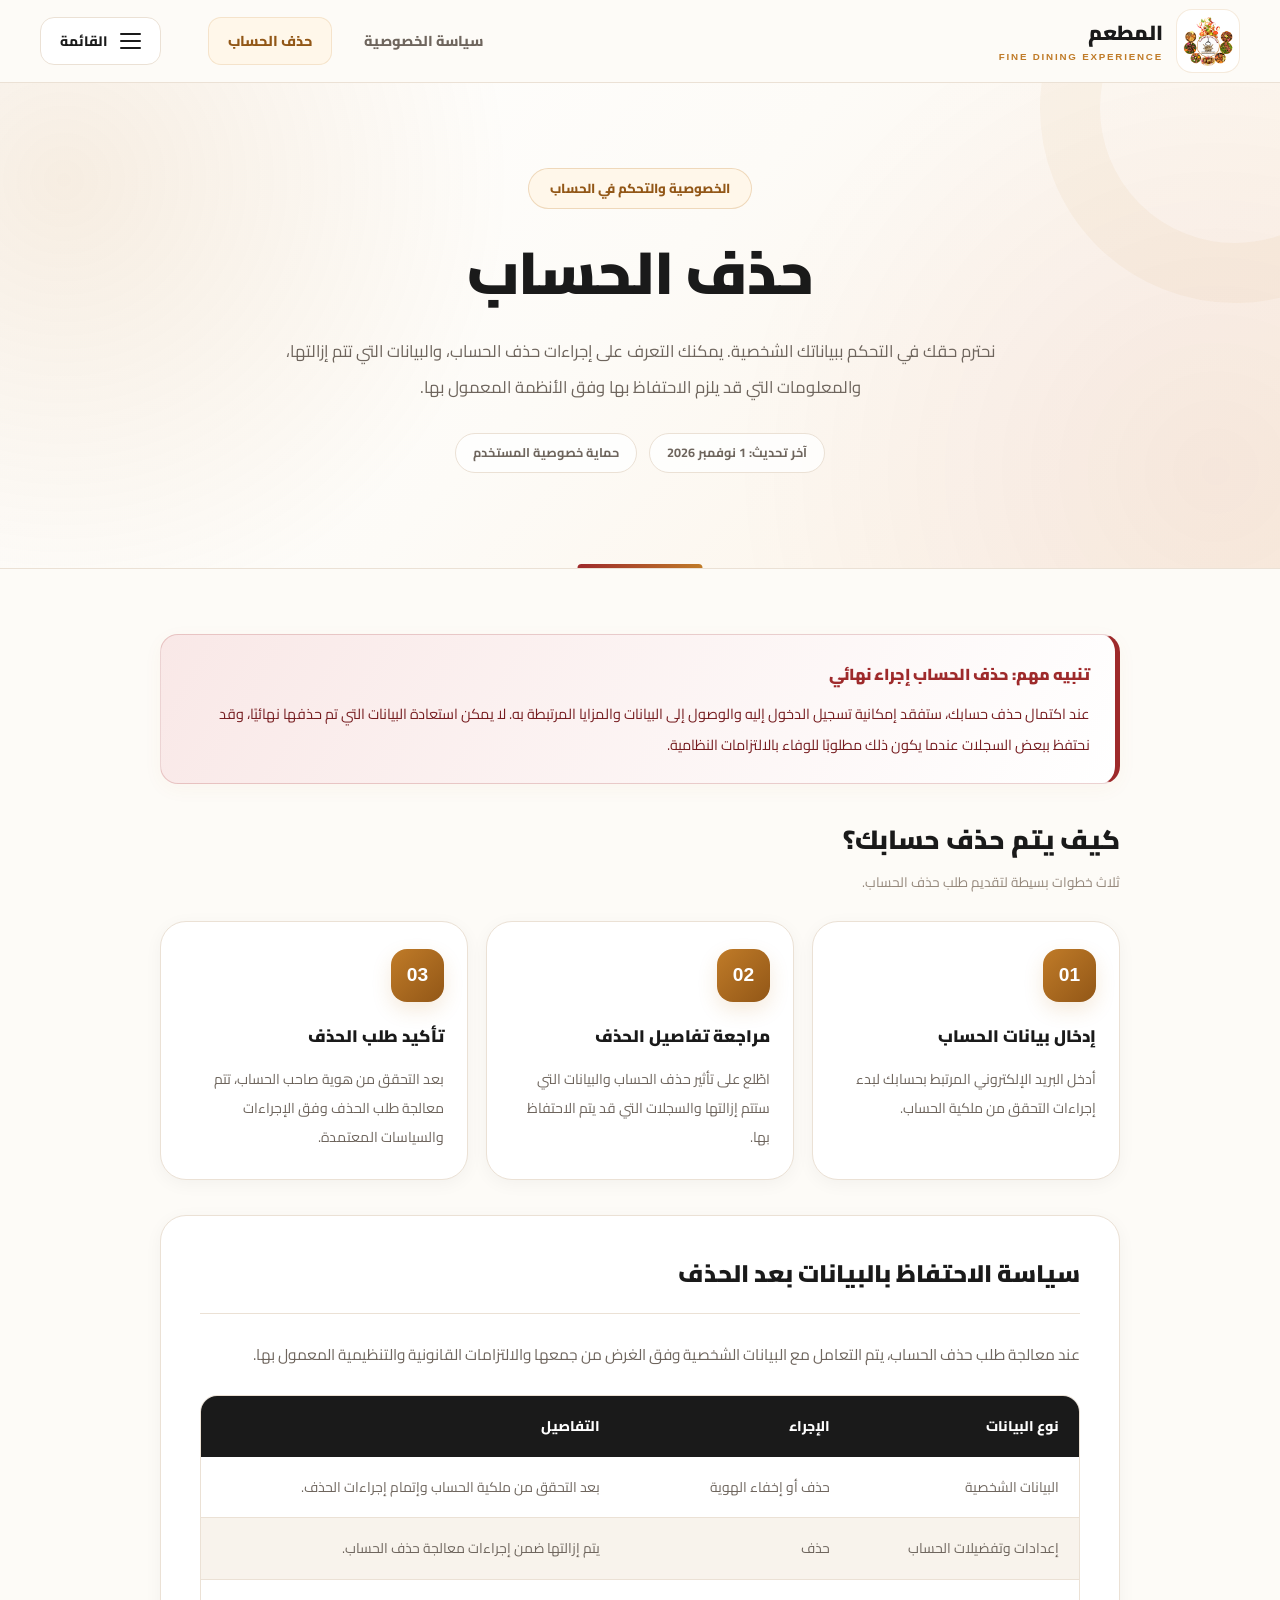
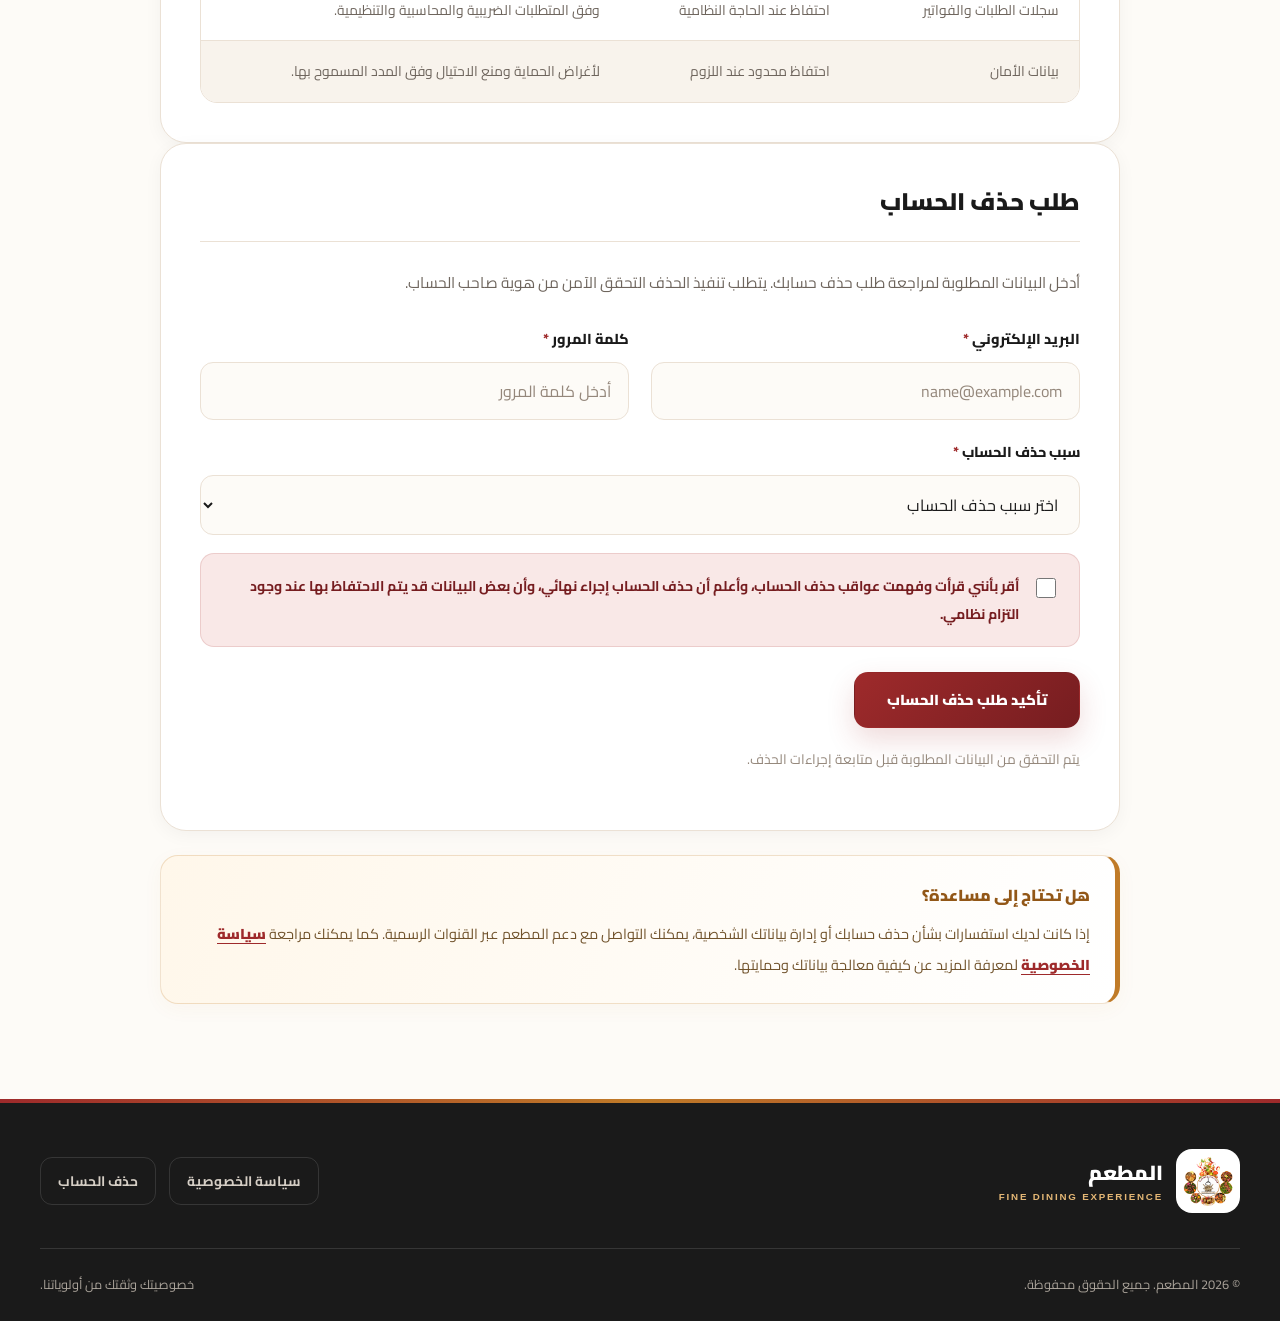
==== delete-account.html @ 70e52d2b "Add files via upload" ====
<!DOCTYPE html>
<html lang="ar" dir="rtl">

<head>
  <meta charset="UTF-8">
  <meta
    name="viewport"
    content="width=device-width, initial-scale=1.0"
  >

  <meta name="theme-color" content="#C07B28">

  <meta
    name="description"
    content="تعرف على خطوات حذف حسابك في المطعم وسياسة الاحتفاظ بالبيانات وكيفية تقديم طلب حذف الحساب."
  >

  <title>حذف الحساب | المطعم</title>

  <link
    rel="icon"
    href="../restaurant_logo_reference.png"
    type="image/png"
  >

  <link rel="stylesheet" href="../style.css">

  <script src="../app.js" defer></script>
</head>

<body>

  <!-- شريط تقدم التمرير -->
  <div
    id="scroll-progress"
    class="progress"
    aria-hidden="true"
  ></div>

  <!-- ====================================
       الهيدر
  ===================================== -->

  <header class="site-header">

    <div class="container header-inner">

      <a
        class="brand"
        href="../privacy/privacy.html"
        aria-label="المطعم"
      >

        <img
          src="../restaurant_logo_reference.png"
          alt="شعار المطعم"
        >

        <span class="brand-title">
          <strong>المطعم</strong>
          <span>FINE DINING EXPERIENCE</span>
        </span>

      </a>

      <nav
        class="desktop-nav"
        aria-label="التنقل الرئيسي"
      >

        <a
          class="nav-link"
          href="../privacy/privacy.html"
        >
          سياسة الخصوصية
        </a>

        <a
          class="nav-link"
          href="../delete-account/delete-account.html"
          aria-current="page"
        >
          حذف الحساب
        </a>

      </nav>

      <button
        type="button"
        class="menu-trigger"
        id="open-menu"
        aria-controls="site-drawer"
        aria-expanded="false"
      >

        <span class="menu-icon" aria-hidden="true">
          <i></i>
          <i></i>
          <i></i>
        </span>

        القائمة

      </button>

    </div>

  </header>

  <!-- ====================================
       القائمة الجانبية
  ===================================== -->

  <div
    class="overlay"
    id="drawer-overlay"
    aria-hidden="true"
  ></div>

  <aside
    class="drawer"
    id="site-drawer"
    aria-label="القائمة الجانبية"
    aria-hidden="true"
  >

    <div class="drawer-head">

      <strong>القائمة الرئيسية</strong>

      <button
        type="button"
        class="close-btn"
        id="close-menu"
        aria-label="إغلاق القائمة"
      >
        &times;
      </button>

    </div>

    <p class="drawer-label">
      الصفحات القانونية
    </p>

    <a
      class="drawer-link"
      href="../privacy/privacy.html"
    >
      سياسة الخصوصية
    </a>

    <a
      class="drawer-link"
      href="../delete-account/delete-account.html"
      aria-current="page"
    >
      طلب حذف الحساب
    </a>

    <div class="drawer-bottom">
      خصوصيتك وثقتك من أولوياتنا.
    </div>

  </aside>

  <!-- ====================================
       مقدمة الصفحة
  ===================================== -->

  <section class="hero">

    <div class="container hero-inner">

      <span class="eyebrow">
        الخصوصية والتحكم في الحساب
      </span>

      <h1>حذف الحساب</h1>

      <p>
        نحترم حقك في التحكم ببياناتك الشخصية.
        يمكنك التعرف على إجراءات حذف الحساب،
        والبيانات التي تتم إزالتها،
        والمعلومات التي قد يلزم الاحتفاظ بها
        وفق الأنظمة المعمول بها.
      </p>

      <div class="hero-meta">

        <span class="chip">
          آخر تحديث: 1 نوفمبر 2026
        </span>

        <span class="chip">
          حماية خصوصية المستخدم
        </span>

      </div>

    </div>

  </section>

  <!-- ====================================
       المحتوى الرئيسي
  ===================================== -->

  <main class="main">

    <div class="container">

      <div class="delete-wrap">

        <!-- تحذير الحذف -->

        <div
          class="notice notice-danger"
          data-reveal
        >

          <strong>
            تنبيه مهم: حذف الحساب إجراء نهائي
          </strong>

          عند اكتمال حذف حسابك، ستفقد إمكانية
          تسجيل الدخول إليه والوصول إلى البيانات
          والمزايا المرتبطة به.

          لا يمكن استعادة البيانات التي تم
          حذفها نهائيًا، وقد نحتفظ ببعض السجلات
          عندما يكون ذلك مطلوبًا للوفاء
          بالالتزامات النظامية.

        </div>

        <!-- ====================================
             خطوات حذف الحساب
        ===================================== -->

        <section
          class="delete-steps-section"
          aria-labelledby="steps-title"
          data-reveal
        >

          <h2
            id="steps-title"
            class="section-title"
          >
            كيف يتم حذف حسابك؟
          </h2>

          <p class="helper">
            ثلاث خطوات بسيطة لتقديم طلب حذف الحساب.
          </p>

          <div class="steps">

            <article class="step-card step">

              <span class="step-number">
                01
              </span>

              <h3>إدخال بيانات الحساب</h3>

              <p>
                أدخل البريد الإلكتروني المرتبط
                بحسابك لبدء إجراءات التحقق
                من ملكية الحساب.
              </p>

            </article>

            <article class="step-card step">

              <span class="step-number">
                02
              </span>

              <h3>مراجعة تفاصيل الحذف</h3>

              <p>
                اطّلع على تأثير حذف الحساب
                والبيانات التي ستتم إزالتها
                والسجلات التي قد يتم الاحتفاظ بها.
              </p>

            </article>

            <article class="step-card step">

              <span class="step-number">
                03
              </span>

              <h3>تأكيد طلب الحذف</h3>

              <p>
                بعد التحقق من هوية صاحب الحساب،
                تتم معالجة طلب الحذف وفق
                الإجراءات والسياسات المعتمدة.
              </p>

            </article>

          </div>

        </section>

        <!-- ====================================
             سياسة الاحتفاظ بالبيانات
        ===================================== -->

        <section
          class="panel"
          aria-labelledby="retain-title"
          data-reveal
        >

          <h2 id="retain-title">
            سياسة الاحتفاظ بالبيانات بعد الحذف
          </h2>

          <p>
            عند معالجة طلب حذف الحساب،
            يتم التعامل مع البيانات الشخصية
            وفق الغرض من جمعها والالتزامات
            القانونية والتنظيمية المعمول بها.
          </p>

          <div class="table-scroll table-wrapper">

            <table class="data-table">

              <thead>
                <tr>
                  <th scope="col">
                    نوع البيانات
                  </th>

                  <th scope="col">
                    الإجراء
                  </th>

                  <th scope="col">
                    التفاصيل
                  </th>
                </tr>
              </thead>

              <tbody>

                <tr>
                  <td>
                    البيانات الشخصية
                  </td>

                  <td>
                    حذف أو إخفاء الهوية
                  </td>

                  <td>
                    بعد التحقق من ملكية الحساب
                    وإتمام إجراءات الحذف.
                  </td>
                </tr>

                <tr>
                  <td>
                    إعدادات وتفضيلات الحساب
                  </td>

                  <td>
                    حذف
                  </td>

                  <td>
                    يتم إزالتها ضمن إجراءات
                    معالجة حذف الحساب.
                  </td>
                </tr>

                <tr>
                  <td>
                    سجلات الطلبات والفواتير
                  </td>

                  <td>
                    احتفاظ عند الحاجة النظامية
                  </td>

                  <td>
                    وفق المتطلبات الضريبية
                    والمحاسبية والتنظيمية.
                  </td>
                </tr>

                <tr>
                  <td>
                    بيانات الأمان
                  </td>

                  <td>
                    احتفاظ محدود عند اللزوم
                  </td>

                  <td>
                    لأغراض الحماية ومنع الاحتيال
                    وفق المدد المسموح بها.
                  </td>
                </tr>

              </tbody>

            </table>

          </div>

        </section>

        <!-- ====================================
             نموذج حذف الحساب
        ===================================== -->

        <section
          class="panel"
          aria-labelledby="form-title"
          data-reveal
        >

          <h2 id="form-title">
            طلب حذف الحساب
          </h2>

          <p>
            أدخل البيانات المطلوبة لمراجعة
            طلب حذف حسابك. يتطلب تنفيذ الحذف
            التحقق الآمن من هوية صاحب الحساب.
          </p>

          <form
            id="delete-form"
            novalidate
          >

            <div class="form-grid">

              <!-- البريد الإلكتروني -->

              <div class="field form-group">

                <label for="email">
                  البريد الإلكتروني
                  <span class="required">*</span>
                </label>

                <input
                  id="email"
                  type="email"
                  name="email"
                  autocomplete="email"
                  inputmode="email"
                  placeholder="name@example.com"
                  required
                  aria-describedby="email-error"
                >

                <span
                  class="field-error"
                  id="email-error"
                  data-error="email"
                ></span>

              </div>

              <!-- كلمة المرور -->

              <div class="field form-group">

                <label for="password">
                  كلمة المرور
                  <span class="required">*</span>
                </label>

                <input
                  id="password"
                  name="password"
                  type="password"
                  autocomplete="current-password"
                  placeholder="أدخل كلمة المرور"
                  minlength="8"
                  required
                  aria-describedby="password-error"
                >

                <span
                  class="field-error"
                  id="password-error"
                  data-error="password"
                ></span>

              </div>

              <!-- سبب الحذف -->

              <div class="field form-group wide">

                <label for="reason">
                  سبب حذف الحساب
                  <span class="required">*</span>
                </label>

                <select
                  id="reason"
                  name="reason"
                  required
                  aria-describedby="reason-error"
                >

                  <option value="">
                    اختر سبب حذف الحساب
                  </option>

                  <option value="not-using">
                    لم أعد أستخدم الخدمة
                  </option>

                  <option value="privacy">
                    لدي مخاوف بشأن الخصوصية
                  </option>

                  <option value="experience">
                    لم أكن راضيًا عن التجربة
                  </option>

                  <option value="other">
                    سبب آخر
                  </option>

                </select>

                <span
                  class="field-error"
                  id="reason-error"
                  data-error="reason"
                ></span>

              </div>

              <!-- الموافقة -->

              <div class="field wide">

                <label class="checkline checkbox-row">

                  <input
                    id="agree"
                    name="agree"
                    type="checkbox"
                    required
                    aria-describedby="agree-error"
                  >

                  <span>
                    أقر بأنني قرأت وفهمت
                    عواقب حذف الحساب،
                    وأعلم أن حذف الحساب
                    إجراء نهائي، وأن بعض
                    البيانات قد يتم الاحتفاظ
                    بها عند وجود التزام نظامي.
                  </span>

                </label>

                <span
                  class="field-error"
                  id="agree-error"
                  data-error="agree"
                ></span>

              </div>

            </div>

            <!-- أزرار النموذج -->

            <div class="form-actions">

              <button
                type="submit"
                class="primary-btn submit-btn"
              >
                تأكيد طلب حذف الحساب
              </button>

              <span class="helper">
                يتم التحقق من البيانات المطلوبة
                قبل متابعة إجراءات الحذف.
              </span>

            </div>

            <!-- حالة النموذج -->

            <p
              class="form-status"
              id="form-status"
              role="status"
              aria-live="polite"
            ></p>

          </form>

        </section>

        <!-- ====================================
             المساعدة
        ===================================== -->

        <div
          class="notice"
          data-reveal
          style="margin-top: 24px;"
        >

          <strong>
            هل تحتاج إلى مساعدة؟
          </strong>

          إذا كانت لديك استفسارات
          بشأن حذف حسابك أو إدارة بياناتك
          الشخصية، يمكنك التواصل مع
          دعم المطعم عبر القنوات الرسمية.

          كما يمكنك مراجعة

          <a href="../privacy/privacy.html">
            <u>سياسة الخصوصية</u>
          </a>

          لمعرفة المزيد عن كيفية
          معالجة بياناتك وحمايتها.

        </div>

      </div>

    </div>

  </main>

  <!-- ====================================
       الفوتر
  ===================================== -->

  <footer class="site-footer">

    <div class="container">

      <div class="footer-top">

        <a
          class="brand"
          href="../privacy/privacy.html"
        >

          <img
            src="../restaurant_logo_reference.png"
            alt="شعار المطعم"
          >

          <span class="brand-title">
            <strong>المطعم</strong>
            <span>FINE DINING EXPERIENCE</span>
          </span>

        </a>

        <nav
          class="footer-links"
          aria-label="روابط الفوتر"
        >

          <a href="../privacy/privacy.html">
            سياسة الخصوصية
          </a>

          <a href="../delete-account/delete-account.html">
            حذف الحساب
          </a>

        </nav>

      </div>

      <div class="footer-bottom">

        <span>
          © 2026 المطعم. جميع الحقوق محفوظة.
        </span>

        <span>
          خصوصيتك وثقتك من أولوياتنا.
        </span>

      </div>

    </div>

  </footer>

</body>
</html>
---- style.css ----
@import url("https://fonts.googleapis.com/css2?family=Cairo:wght@400;500;600;700;800;900&display=swap");

/* =========================================
   01 - ألوان الشعار والمتغيرات
========================================= */

:root {
  /* ألوان الشعار الأساسية */
  --logo-gold: #C07B28;
  --logo-red: #9E2A2B;
  --logo-dark: #1A1A1A;
  --logo-white: #FFFFFF;
  --logo-warm-bg: #FDFBF7;

  /* درجات مساعدة */
  --gold-dark: #925717;
  --gold-light: #F5DFBD;
  --gold-pale: #FFF7EA;
  --red-dark: #761D20;
  --red-light: #F9E8E7;

  --text-primary: #26211D;
  --text-secondary: #6E655D;
  --text-muted: #94877B;

  --bg-card: #FFFFFF;
  --bg-soft: #F8F3EC;
  --border: #EBE1D5;

  /* الظلال */
  --shadow-small: 0 4px 18px rgba(26,26,26,.045);
  --shadow-medium: 0 12px 35px rgba(26,26,26,.075);
  --shadow-large: 0 25px 65px rgba(26,26,26,.13);

  /* المقاسات */
  --container: 1200px;
  --header-height: 82px;

  --radius-sm: 12px;
  --radius-md: 18px;
  --radius-lg: 26px;

  --ease: cubic-bezier(.22,1,.36,1);
}

/* =========================================
   02 - الإعدادات العامة
========================================= */

*,
*::before,
*::after {
  box-sizing: border-box;
}

html {
  scroll-behavior: smooth;
  scroll-padding-top: 110px;
}

body {
  margin: 0;
  min-height: 100vh;
  direction: rtl;
  font-family: "Cairo", sans-serif;
  color: var(--text-primary);
  background: var(--logo-warm-bg);
  line-height: 1.9;
  overflow-x: hidden;
  -webkit-font-smoothing: antialiased;
}

body.menu-open,
body.drawer-open {
  overflow: hidden;
}

h1,
h2,
h3,
h4,
p {
  margin-top: 0;
}

a {
  color: inherit;
  text-decoration: none;
}

button,
input,
select,
textarea {
  font: inherit;
}

button {
  cursor: pointer;
}

img {
  display: block;
  max-width: 100%;
}

::selection {
  color: white;
  background: var(--logo-gold);
}

:focus-visible {
  outline: 3px solid var(--logo-gold);
  outline-offset: 4px;
}

.container {
  width: min(calc(100% - 40px), var(--container));
  margin-inline: auto;
}

/* =========================================
   03 - شريط تقدم التمرير
========================================= */

.progress {
  position: fixed;
  top: 0;
  right: 0;
  z-index: 2000;
  height: 4px;
  width: 0;
  background: linear-gradient(
    90deg,
    var(--logo-red),
    var(--logo-gold)
  );
  box-shadow: 0 2px 12px rgba(192,123,40,.3);
  pointer-events: none;
  transition: width .1s linear;
}

/* =========================================
   04 - الهيدر
========================================= */

.site-header {
  position: sticky;
  top: 0;
  z-index: 1000;
  min-height: var(--header-height);
  background: rgba(253,251,247,.96);
  border-bottom: 1px solid var(--border);
  backdrop-filter: blur(18px);
  -webkit-backdrop-filter: blur(18px);
  transition:
    background .3s ease,
    box-shadow .3s ease;
}

.site-header.scrolled {
  background: rgba(255,255,255,.98);
  box-shadow: var(--shadow-small);
}

.header-inner {
  min-height: var(--header-height);
  display: flex;
  align-items: center;
  justify-content: space-between;
  gap: 25px;
}

/* =========================================
   05 - الشعار
========================================= */

.brand {
  display: inline-flex;
  align-items: center;
  gap: 13px;
  min-width: 0;
  flex-shrink: 0;
}

.brand > img {
  width: 64px;
  height: 64px;
  object-fit: contain;
  padding: 4px;
  border-radius: 16px;
  background: white;
  border: 1px solid rgba(192,123,40,.16);
}

.brand-title {
  display: flex;
  flex-direction: column;
  gap: 1px;
  line-height: 1.5;
}

.brand-title strong {
  color: var(--logo-dark);
  font-size: 1.28rem;
  font-weight: 900;
}

.brand-title > span {
  color: var(--logo-gold);
  direction: ltr;
  text-align: right;
  font-family: Arial, sans-serif;
  font-size: .61rem;
  font-weight: 700;
  letter-spacing: 1.8px;
}

/* =========================================
   06 - روابط التنقل
========================================= */

.desktop-nav {
  display: flex;
  align-items: center;
  justify-content: center;
  gap: 12px;
  margin-right: auto;
  margin-left: 22px;
}

.nav-link {
  display: inline-flex;
  align-items: center;
  justify-content: center;
  min-height: 44px;
  padding: 10px 20px;
  border-radius: 13px;
  color: var(--text-secondary);
  font-size: .9rem;
  font-weight: 800;
  transition: .3s ease;
}

.nav-link:hover {
  color: var(--logo-gold);
  background: var(--gold-pale);
}

.nav-link[aria-current="page"] {
  color: var(--gold-dark);
  background: var(--gold-pale);
  box-shadow:
    inset 0 0 0 1px rgba(192,123,40,.16);
}

/* =========================================
   07 - زر القائمة
========================================= */

.menu-trigger {
  display: inline-flex;
  align-items: center;
  justify-content: center;
  gap: 12px;
  min-height: 46px;
  padding: 10px 19px;
  border: 1px solid var(--border);
  border-radius: 14px;
  background: var(--logo-white);
  color: var(--logo-dark);
  font-size: .86rem;
  font-weight: 800;
  transition: .3s ease;
}

.menu-trigger:hover {
  color: var(--logo-gold);
  border-color: var(--logo-gold);
  background: var(--gold-pale);
  transform: translateY(-2px);
}

.menu-icon {
  display: flex;
  flex-direction: column;
  justify-content: center;
  gap: 5px;
  width: 21px;
  height: 22px;
}

.menu-icon i {
  display: block;
  width: 100%;
  height: 2px;
  border-radius: 10px;
  background: currentColor;
  transition: transform .3s ease;
}

.menu-trigger:hover .menu-icon i:nth-child(2) {
  transform: translateX(-4px);
}

/* =========================================
   08 - خلفية القائمة الجانبية
========================================= */

.overlay {
  position: fixed;
  inset: 0;
  z-index: 1090;
  background: rgba(26,26,26,.58);
  backdrop-filter: blur(5px);
  -webkit-backdrop-filter: blur(5px);
  opacity: 0;
  visibility: hidden;
  pointer-events: none;
  transition:
    opacity .35s ease,
    visibility .35s ease;
}

.overlay.active,
.overlay.open,
.overlay.is-open {
  opacity: 1;
  visibility: visible;
  pointer-events: auto;
}

/* =========================================
   09 - القائمة الجانبية
========================================= */

.drawer {
  position: fixed;
  top: 0;
  right: 0;
  bottom: 0;
  z-index: 1100;

  width: min(370px, 90vw);
  height: 100dvh;

  display: flex;
  flex-direction: column;

  padding: 32px 25px;
  overflow-y: auto;

  background: var(--logo-white);
  border-left: 4px solid var(--logo-gold);
  box-shadow: var(--shadow-large);

  transform: translateX(105%);
  visibility: hidden;

  transition:
    transform .45s var(--ease),
    visibility .45s;
}

.drawer.active,
.drawer.open,
.drawer.is-open {
  transform: translateX(0);
  visibility: visible;
}

.drawer-head {
  display: flex;
  align-items: center;
  justify-content: space-between;
  gap: 15px;
  padding-bottom: 23px;
  border-bottom: 1px solid var(--border);
}

.drawer-head strong {
  color: var(--logo-dark);
  font-size: 1.15rem;
  font-weight: 900;
}

.close-btn {
  display: flex;
  align-items: center;
  justify-content: center;
  width: 44px;
  height: 44px;
  flex-shrink: 0;
  border: 0;
  border-radius: 13px;
  color: var(--logo-red);
  background: var(--red-light);
  font-size: 1.7rem;
  line-height: 1;
  transition: .3s ease;
}

.close-btn:hover {
  color: white;
  background: var(--logo-red);
  transform: rotate(90deg);
}

.drawer-label {
  margin: 28px 0 14px;
  color: var(--text-muted);
  font-size: .76rem;
  font-weight: 800;
}

.drawer-link {
  display: flex;
  align-items: center;
  min-height: 55px;
  padding: 13px 18px;
  margin-bottom: 10px;
  border: 1px solid transparent;
  border-radius: 14px;
  background: var(--bg-soft);
  color: var(--text-primary);
  font-size: .92rem;
  font-weight: 800;
  transition: .3s ease;
}

.drawer-link:hover {
  color: var(--gold-dark);
  background: var(--gold-pale);
  border-color: rgba(192,123,40,.25);
  transform: translateX(-5px);
}

.drawer-link[aria-current="page"] {
  color: var(--gold-dark);
  background: var(--gold-pale);
  border-color: rgba(192,123,40,.3);
  border-right: 4px solid var(--logo-gold);
}

.drawer-bottom {
  margin-top: auto;
  padding: 24px 10px 5px;
  text-align: center;
  color: var(--text-muted);
  border-top: 1px solid var(--border);
  font-size: .82rem;
  line-height: 2;
}

/* =========================================
   10 - Hero
========================================= */

.hero {
  position: relative;
  overflow: hidden;
  isolation: isolate;
  padding: 85px 0 95px;

  background:
    radial-gradient(
      circle at 5% 20%,
      rgba(192,123,40,.13),
      transparent 35%
    ),
    radial-gradient(
      circle at 95% 80%,
      rgba(158,42,43,.065),
      transparent 38%
    ),
    linear-gradient(
      135deg,
      #FFFFFF 0%,
      #FDFBF7 48%,
      #FCF2E5 100%
    );

  border-bottom: 1px solid var(--border);
}

.hero::before {
  content: "";
  position: absolute;
  z-index: -1;
  top: -170px;
  right: -150px;
  width: 390px;
  height: 390px;
  border: 60px solid rgba(192,123,40,.055);
  border-radius: 50%;
}

.hero::after {
  content: "";
  position: absolute;
  bottom: 0;
  right: 50%;
  transform: translateX(50%);
  width: 125px;
  height: 4px;
  border-radius: 10px 10px 0 0;
  background: linear-gradient(
    90deg,
    var(--logo-red),
    var(--logo-gold)
  );
}

.hero-inner {
  position: relative;
  max-width: 850px;
  text-align: center;
}

.eyebrow {
  display: inline-flex;
  align-items: center;
  justify-content: center;
  padding: 7px 21px;
  margin-bottom: 21px;
  color: var(--gold-dark);
  background: var(--gold-pale);
  border: 1px solid rgba(192,123,40,.25);
  border-radius: 50px;
  font-size: .82rem;
  font-weight: 800;
}

.hero h1 {
  margin: 0 0 18px;
  color: var(--logo-dark);
  font-size: clamp(2.2rem, 5vw, 3.7rem);
  font-weight: 900;
  line-height: 1.45;
  letter-spacing: -.8px;
}

.hero-inner > p {
  max-width: 715px;
  margin: 0 auto;
  color: var(--text-secondary);
  font-size: 1.04rem;
  line-height: 2.15;
}

.hero-meta {
  display: flex;
  justify-content: center;
  align-items: center;
  flex-wrap: wrap;
  gap: 12px;
  margin-top: 28px;
}

.chip {
  display: inline-flex;
  justify-content: center;
  align-items: center;
  padding: 7px 17px;
  background: rgba(255,255,255,.8);
  border: 1px solid var(--border);
  border-radius: 100px;
  color: var(--text-secondary);
  font-size: .79rem;
  font-weight: 700;
}

/* =========================================
   11 - المحتوى الرئيسي
========================================= */

.main {
  padding: 65px 0 95px;
  min-height: 50vh;
}

.privacy-layout {
  display: grid;
  grid-template-columns: 275px minmax(0,1fr);
  align-items: start;
  gap: 30px;
}

.content-stack {
  display: flex;
  flex-direction: column;
  gap: 22px;
  min-width: 0;
}

/* =========================================
   12 - فهرس سياسة الخصوصية
========================================= */

.toc {
  position: sticky;
  top: calc(var(--header-height) + 22px);

  max-height:
    calc(100dvh - var(--header-height) - 44px);

  overflow-y: auto;

  background: var(--logo-white);
  border: 1px solid var(--border);
  border-radius: var(--radius-lg);
  box-shadow: var(--shadow-small);

  padding: 27px 18px;

  scrollbar-width: thin;
  scrollbar-color: var(--gold-light) transparent;
}

.toc h2 {
  margin: 0 9px 18px;
  padding-bottom: 17px;
  border-bottom: 1px solid var(--border);
  color: var(--logo-dark);
  font-size: 1.05rem;
  font-weight: 900;
}

.toc-links {
  display: flex;
  flex-direction: column;
  gap: 5px;
}

.toc-links a {
  display: block;
  padding: 10px 13px;
  border-right: 3px solid transparent;
  border-radius: 10px;
  color: var(--text-secondary);
  font-size: .81rem;
  font-weight: 700;
  line-height: 1.85;
  transition: all .3s ease;
}

.toc-links a:hover {
  color: var(--gold-dark);
  background: var(--gold-pale);
  border-right-color: var(--logo-gold);
  transform: translateX(-3px);
}

.toc-links a.active,
.toc-links a[aria-current="location"] {
  color: var(--gold-dark);
  background: var(--gold-pale);
  border-right-color: var(--logo-gold);
  font-weight: 900;
}

/* =========================================
   13 - التنبيهات
========================================= */

.notice {
  display: block;
  padding: 22px 25px;
  background: linear-gradient(
    110deg,
    var(--gold-pale),
    #FFFFFF
  );
  border: 1px solid rgba(192,123,40,.22);
  border-right: 5px solid var(--logo-gold);
  border-radius: var(--radius-md);
  color: #71532C;
  font-size: .9rem;
  line-height: 2.15;
  box-shadow: 0 5px 20px rgba(192,123,40,.045);
}

.notice strong {
  display: block;
  margin-bottom: 7px;
  color: var(--gold-dark);
  font-size: 1rem;
  font-weight: 900;
}

.notice a {
  color: var(--logo-red);
  font-weight: 900;
}

.notice a:hover {
  color: var(--gold-dark);
}

.notice u {
  text-underline-offset: 4px;
}

.notice-danger,
.delete-warning {
  background: linear-gradient(
    120deg,
    var(--red-light),
    #FFFFFF
  );
  border-color: rgba(158,42,43,.2);
  border-right: 5px solid var(--logo-red);
  color: var(--red-dark);
}

.notice-danger strong,
.delete-warning strong,
.panel .notice-danger strong {
  color: var(--logo-red);
}

/* =========================================
   14 - بطاقات المحتوى
========================================= */

.panel {
  position: relative;
  min-width: 0;
  padding: clamp(25px, 4vw, 39px);
  background: var(--logo-white);
  border: 1px solid var(--border);
  border-radius: var(--radius-lg);
  box-shadow: var(--shadow-small);
  scroll-margin-top: 115px;
  transition:
    border-color .35s ease,
    box-shadow .35s ease,
    transform .35s ease;
}

.panel:hover {
  border-color: rgba(192,123,40,.32);
  box-shadow: var(--shadow-medium);
  transform: translateY(-3px);
}

.panel h2 {
  display: flex;
  align-items: center;
  gap: 15px;
  margin: 0 0 23px;
  padding-bottom: 20px;
  border-bottom: 1px solid var(--border);
  color: var(--logo-dark);
  font-size: clamp(1.15rem, 2.5vw, 1.5rem);
  font-weight: 900;
  line-height: 1.6;
}

.panel h2 .num {
  display: inline-flex;
  align-items: center;
  justify-content: center;
  flex-shrink: 0;
  width: 48px;
  height: 48px;
  border-radius: 15px;
  background: var(--gold-pale);
  border: 1px solid rgba(192,123,40,.18);
  color: var(--gold-dark);
  font-family: Arial, sans-serif;
  font-size: 1rem;
  font-weight: 900;
}

.panel p {
  margin: 0 0 17px;
  color: var(--text-secondary);
  font-size: .96rem;
  line-height: 2.3;
}

.panel p:last-child {
  margin-bottom: 0;
}

.panel h3 {
  color: var(--gold-dark);
  font-size: 1.1rem;
  font-weight: 900;
  margin: 24px 0 13px;
}

.panel ul,
.panel ol {
  padding-right: 25px;
  color: var(--text-secondary);
  line-height: 2.15;
}

.panel li {
  margin-bottom: 10px;
}

.panel li::marker {
  color: var(--logo-gold);
}

.panel strong {
  color: var(--logo-dark);
  font-weight: 800;
}

.panel a {
  color: var(--logo-red);
  font-weight: 800;
}

.panel a:hover {
  color: var(--gold-dark);
}

.panel .notice {
  margin-top: 22px;
}

.panel .notice strong {
  color: var(--gold-dark);
}

/* =========================================
   15 - صفحة حذف الحساب
========================================= */

.delete-wrap {
  width: min(100%, 960px);
  margin-inline: auto;
}

.delete-layout,
.delete-content {
  width: min(100%, 960px);
  margin-inline: auto;
}

.delete-steps-section {
  margin: 35px 0 30px;
}

.section-title {
  margin: 0 0 8px;
  color: var(--logo-dark);
  font-size: clamp(1.25rem, 3vw, 1.65rem);
  font-weight: 900;
  line-height: 1.6;
}

.helper {
  display: block;
  color: var(--text-muted);
  font-size: .85rem;
  line-height: 2;
  margin: 8px 0 18px;
}

/* =========================================
   16 - خطوات حذف الحساب
========================================= */

.steps,
.steps-grid {
  display: grid;
  grid-template-columns: repeat(3, minmax(0,1fr));
  gap: 18px;
  margin: 25px 0 35px;
}

.step,
.step-card {
  position: relative;
  min-width: 0;
  padding: 27px 23px;
  border: 1px solid var(--border);
  border-radius: var(--radius-lg);
  background: var(--logo-white);
  box-shadow: var(--shadow-small);
  transition: all .35s ease;
}

.step:hover,
.step-card:hover {
  border-color: var(--logo-gold);
  transform: translateY(-6px);
  box-shadow: var(--shadow-medium);
}

.step-number {
  display: flex;
  align-items: center;
  justify-content: center;
  width: 53px;
  height: 53px;
  margin-bottom: 19px;
  color: var(--logo-white);
  background: linear-gradient(
    135deg,
    var(--logo-gold),
    var(--gold-dark)
  );
  border-radius: 16px;
  font-family: Arial, sans-serif;
  font-size: 1.2rem;
  font-weight: 900;
  box-shadow: 0 8px 20px rgba(192,123,40,.16);
}

.step h3,
.step-card h3 {
  font-size: 1.05rem;
  color: var(--logo-dark);
  font-weight: 900;
  margin-bottom: 12px;
}

.step p,
.step-card p {
  color: var(--text-secondary);
  font-size: .88rem;
  line-height: 2.05;
  margin: 0;
}

/* =========================================
   17 - جدول الاحتفاظ بالبيانات
========================================= */

.table-scroll,
.table-wrap,
.table-wrapper,
.table-responsive {
  width: 100%;
  max-width: 100%;
  overflow-x: auto;
  margin-top: 23px;
  border: 1px solid var(--border);
  border-radius: 17px;
  background: white;
  -webkit-overflow-scrolling: touch;
}

table {
  width: 100%;
  border-collapse: collapse;
  text-align: right;
}

.data-table {
  min-width: 570px;
}

th {
  padding: 17px 20px;
  background: var(--logo-dark);
  color: var(--logo-white);
  font-size: .88rem;
  font-weight: 800;
  white-space: nowrap;
}

td {
  padding: 17px 20px;
  color: var(--text-secondary);
  border-bottom: 1px solid var(--border);
  font-size: .87rem;
  vertical-align: middle;
}

tbody tr:nth-child(even) {
  background: var(--bg-soft);
}

tbody tr:hover {
  background: var(--gold-pale);
}

tbody tr:last-child td {
  border-bottom: none;
}

/* =========================================
   18 - نموذج حذف الحساب
========================================= */

#delete-form,
#deleteForm,
.delete-form {
  width: 100%;
  margin-top: 25px;
}

.form-grid {
  display: grid;
  grid-template-columns: repeat(2, minmax(0,1fr));
  gap: 18px 22px;
}

.field {
  min-width: 0;
}

.field.wide {
  grid-column: 1 / -1;
}

.field label:not(.checkline),
.form-group label:not(.checkline) {
  display: block;
  margin-bottom: 9px;
  color: var(--logo-dark);
  font-size: .9rem;
  font-weight: 800;
}

.required,
.field label > span.required {
  color: var(--logo-red);
}

.field > input:not([type="checkbox"]),
.field > select,
.field > textarea,
.form-group > input,
.form-group > select,
.form-group > textarea,
.form-control {
  display: block;
  width: 100%;
  min-height: 53px;
  padding: 13px 17px;

  border: 1.5px solid var(--border);
  border-radius: 13px;

  background: var(--logo-warm-bg);
  color: var(--logo-dark);

  outline: none;
  text-align: right;

  transition:
    border-color .3s ease,
    background .3s ease,
    box-shadow .3s ease;
}

.field > input:focus,
.field > select:focus,
.field > textarea:focus,
.form-group > input:focus,
.form-group > select:focus,
.form-group > textarea:focus,
.form-control:focus {
  border-color: var(--logo-gold);
  background: white;
  box-shadow: 0 0 0 4px rgba(192,123,40,.1);
}

.field > input::placeholder,
.field > textarea::placeholder,
.form-control::placeholder {
  color: var(--text-muted);
}

.field > textarea,
.form-group > textarea {
  min-height: 120px;
  resize: vertical;
}

input[type="email"],
input[type="password"] {
  direction: ltr;
  text-align: right;
}

.field > input[aria-invalid="true"],
.field > select[aria-invalid="true"],
.field > textarea[aria-invalid="true"],
.field > input.invalid,
.field > select.invalid,
.form-control.invalid {
  border-color: var(--logo-red);
  background: #FFF3F2;
  box-shadow: 0 0 0 3px rgba(158,42,43,.07);
}

/* =========================================
   19 - رسائل التحقق من الحقول
========================================= */

.field-error,
.error-text,
.error-message {
  display: block;
  margin-top: 7px;
  color: var(--logo-red);
  font-size: .8rem;
  font-weight: 700;
  line-height: 1.8;
}

.field-error:empty,
.error-text:empty {
  display: none;
}

/* =========================================
   20 - مربع الموافقة
========================================= */

.checkline,
.checkbox-row,
.checkbox-group,
.consent-row {
  display: flex;
  align-items: flex-start;
  gap: 13px;
  padding: 18px 20px;
  margin: 0;
  background: var(--red-light);
  border: 1px solid rgba(158,42,43,.15);
  border-radius: 14px;
  cursor: pointer;
}

.checkline input[type="checkbox"],
.checkbox-row input[type="checkbox"],
.checkbox-group input[type="checkbox"],
.consent-row input[type="checkbox"] {
  width: 20px;
  height: 20px;
  flex-shrink: 0;
  margin-top: 6px;
  accent-color: var(--logo-red);
  cursor: pointer;
}

.checkline span,
.checkbox-row span {
  color: var(--red-dark);
  font-size: .88rem;
  font-weight: 700;
  line-height: 2;
}

.checkline:has(input:checked) {
  border-color: rgba(192,123,40,.45);
  background: var(--gold-pale);
}

/* =========================================
   21 - أزرار النموذج
========================================= */

.form-actions {
  display: flex;
  flex-direction: column;
  align-items: flex-start;
  gap: 10px;
  margin-top: 25px;
}

.primary-btn,
.submit-btn,
.btn-danger,
button[type="submit"] {
  display: inline-flex;
  align-items: center;
  justify-content: center;
  gap: 10px;

  min-height: 54px;
  padding: 13px 32px;

  border: 1px solid transparent;
  border-radius: 14px;

  color: white;
  background: linear-gradient(
    135deg,
    var(--logo-red),
    var(--red-dark)
  );

  font-size: .91rem;
  font-weight: 900;

  box-shadow: 0 12px 28px rgba(158,42,43,.17);

  transition: all .3s ease;
}

.primary-btn:hover,
.submit-btn:hover,
.btn-danger:hover,
button[type="submit"]:hover {
  transform: translateY(-3px);
  filter: brightness(1.07);
  box-shadow: 0 16px 35px rgba(158,42,43,.24);
}

.primary-btn:active,
.submit-btn:active,
button[type="submit"]:active {
  transform: scale(.97);
}

.btn-primary {
  display: inline-flex;
  align-items: center;
  justify-content: center;
  padding: 13px 28px;
  min-height: 52px;
  border: none;
  border-radius: 14px;
  color: white;
  background: linear-gradient(
    135deg,
    var(--logo-gold),
    var(--gold-dark)
  );
  font-weight: 900;
  transition: all .3s ease;
}

.btn-primary:hover {
  transform: translateY(-3px);
  box-shadow: 0 12px 25px rgba(192,123,40,.2);
}

button:disabled {
  opacity: .55;
  cursor: not-allowed;
  transform: none !important;
}

/* =========================================
   22 - حالة نموذج الحذف
========================================= */

.form-status,
.form-message,
#form-message,
#formMessage {
  display: none;
  margin-top: 20px;
  padding: 16px 20px;
  border-radius: 13px;
  font-size: .88rem;
  font-weight: 800;
  line-height: 1.9;
}

.form-status:not(:empty),
.form-message.show,
#form-message.show,
#formMessage.show {
  display: block;
}

.form-status.error,
.form-message.error,
#form-message.error,
#formMessage.error {
  color: var(--logo-red);
  background: var(--red-light);
  border: 1px solid rgba(158,42,43,.15);
  border-right: 4px solid var(--logo-red);
}

.form-status.success,
.form-message.success,
#form-message.success,
#formMessage.success {
  color: #256E45;
  background: #EAF7EF;
  border: 1px solid rgba(37,110,69,.15);
  border-right: 4px solid #256E45;
}

.form-status.info {
  color: var(--gold-dark);
  background: var(--gold-pale);
  border-right: 4px solid var(--logo-gold);
}

/* =========================================
   23 - الفوتر
========================================= */

.site-footer {
  position: relative;
  margin-top: 0;
  padding: 50px 0 25px;
  color: var(--logo-white);
  background: var(--logo-dark);
  overflow: hidden;
}

.site-footer::before {
  content: "";
  position: absolute;
  top: 0;
  right: 0;
  left: 0;
  height: 4px;
  background: linear-gradient(
    90deg,
    var(--logo-red),
    var(--logo-gold),
    var(--logo-red)
  );
}

.footer-top {
  display: flex;
  align-items: center;
  justify-content: space-between;
  gap: 30px;
  padding-bottom: 35px;
}

.site-footer .brand-title strong {
  color: white;
}

.site-footer .brand-title > span {
  color: #E4B775;
}

.site-footer .brand > img {
  background: white;
  border-color: rgba(255,255,255,.12);
}

.footer-links {
  display: flex;
  align-items: center;
  flex-wrap: wrap;
  gap: 13px;
}

.footer-links a {
  padding: 10px 17px;
  border: 1px solid rgba(255,255,255,.12);
  border-radius: 12px;
  color: #D5CEC5;
  font-size: .86rem;
  font-weight: 700;
  transition: .3s ease;
}

.footer-links a:hover {
  color: white;
  background: rgba(192,123,40,.25);
  border-color: var(--logo-gold);
}

.footer-bottom {
  display: flex;
  justify-content: space-between;
  align-items: center;
  flex-wrap: wrap;
  gap: 15px;
  padding-top: 23px;
  border-top: 1px solid rgba(255,255,255,.12);
  color: #AAA39A;
  font-size: .8rem;
}

/* =========================================
   24 - تأثيرات الظهور
========================================= */

[data-reveal] {
  opacity: 1;
  transform: none;
}

.reveal-ready [data-reveal] {
  opacity: 0;
  transform: translateY(25px);
  transition:
    opacity .75s var(--ease),
    transform .75s var(--ease);
}

.reveal-ready [data-reveal].visible,
.reveal-ready [data-reveal].is-visible,
.reveal-ready [data-reveal].revealed {
  opacity: 1;
  transform: translateY(0);
}

/* =========================================
   25 - شريط التمرير
========================================= */

::-webkit-scrollbar {
  width: 9px;
}

::-webkit-scrollbar-track {
  background: var(--logo-warm-bg);
}

::-webkit-scrollbar-thumb {
  background: #D3A166;
  border-radius: 20px;
  border: 2px solid var(--logo-warm-bg);
}

::-webkit-scrollbar-thumb:hover {
  background: var(--logo-gold);
}

/* =========================================
   26 - أجهزة التابلت
========================================= */

@media (max-width: 1000px) {
  .privacy-layout {
    grid-template-columns: 235px minmax(0,1fr);
    gap: 22px;
  }

  .toc {
    padding: 22px 13px;
  }

  .toc-links a {
    font-size: .76rem;
  }

  .brand-title strong {
    font-size: 1.12rem;
  }

  .steps,
  .steps-grid {
    gap: 13px;
  }

  .step,
  .step-card {
    padding: 23px 18px;
  }
}

/* =========================================
   27 - الجوال
========================================= */

@media (max-width: 768px) {
  :root {
    --header-height: 72px;
  }

  .container {
    width: calc(100% - 30px);
  }

  .header-inner {
    gap: 10px;
  }

  .desktop-nav {
    display: none;
  }

  .brand > img {
    width: 50px;
    height: 50px;
    border-radius: 12px;
  }

  .brand-title strong {
    font-size: 1rem;
  }

  .brand-title > span {
    font-size: .48rem;
    letter-spacing: 1px;
  }

  .menu-trigger {
    min-height: 43px;
    padding: 9px 13px;
    font-size: .8rem;
  }

  .hero {
    padding: 65px 0 70px;
  }

  .hero::before {
    width: 250px;
    height: 250px;
    top: -130px;
    right: -120px;
    border-width: 40px;
  }

  .hero h1 {
    font-size: 2.1rem;
  }

  .hero-inner > p {
    font-size: .92rem;
    line-height: 2;
  }

  .hero-meta {
    gap: 8px;
  }

  .chip {
    font-size: .73rem;
    padding: 7px 12px;
  }

  .main {
    padding: 35px 0 65px;
  }

  .privacy-layout {
    grid-template-columns: minmax(0,1fr);
    gap: 23px;
  }

  .toc {
    position: relative;
    top: auto;
    max-height: none;
    padding: 22px;
  }

  .toc-links {
    display: grid;
    grid-template-columns: repeat(2,minmax(0,1fr));
    gap: 6px;
  }

  .toc-links a {
    font-size: .75rem;
    padding: 9px 10px;
  }

  .panel {
    padding: 25px 21px;
    border-radius: 20px;
  }

  .panel h2 {
    font-size: 1.15rem;
    gap: 12px;
  }

  .panel h2 .num {
    width: 43px;
    height: 43px;
    border-radius: 12px;
    font-size: .85rem;
  }

  .panel p {
    font-size: .91rem;
  }

  /* حذف الحساب */

  .delete-wrap {
    width: 100%;
  }

  .steps,
  .steps-grid {
    grid-template-columns: 1fr;
    gap: 15px;
  }

  .step,
  .step-card {
    padding: 25px 22px;
  }

  .form-grid {
    grid-template-columns: 1fr;
    gap: 15px;
  }

  .field.wide {
    grid-column: auto;
  }

  .form-actions {
    align-items: stretch;
  }

  .primary-btn,
  .submit-btn,
  button[type="submit"] {
    width: 100%;
  }

  .section-title {
    font-size: 1.3rem;
  }

  /* الفوتر */

  .footer-top {
    flex-direction: column;
    align-items: flex-start;
    gap: 24px;
  }

  .footer-bottom {
    flex-direction: column;
    text-align: center;
    justify-content: center;
  }
}

/* =========================================
   28 - الجوال الصغير
========================================= */

@media (max-width: 480px) {
  .container {
    width: calc(100% - 26px);
  }

  .hero {
    padding: 54px 0 60px;
  }

  .hero h1 {
    font-size: 1.75rem;
  }

  .eyebrow {
    font-size: .75rem;
  }

  .hero-inner > p {
    font-size: .86rem;
  }

  .toc-links {
    grid-template-columns: 1fr;
  }

  .toc-links a {
    font-size: .83rem;
  }

  .panel {
    padding: 23px 17px;
  }

  .panel h2 {
    font-size: 1.06rem;
  }

  .panel p {
    font-size: .88rem;
  }

  .notice {
    padding: 19px 17px;
    font-size: .86rem;
  }

  .brand {
    gap: 8px;
  }

  .brand-title > span {
    letter-spacing: .5px;
  }

  .drawer {
    width: min(340px, 92vw);
  }

  .step-number {
    width: 48px;
    height: 48px;
  }

  .checkline,
  .checkbox-row {
    padding: 16px 14px;
  }

  .checkline span {
    font-size: .82rem;
  }

  .field > input:not([type="checkbox"]),
  .field > select {
    font-size: .88rem;
  }
}

/* =========================================
   29 - تقليل الحركة
========================================= */

@media (prefers-reduced-motion: reduce) {
  html {
    scroll-behavior: auto;
  }

  *,
  *::before,
  *::after {
    animation-duration: .01ms !important;
    transition-duration: .01ms !important;
  }

  .reveal-ready [data-reveal] {
    opacity: 1;
    transform: none;
  }
}
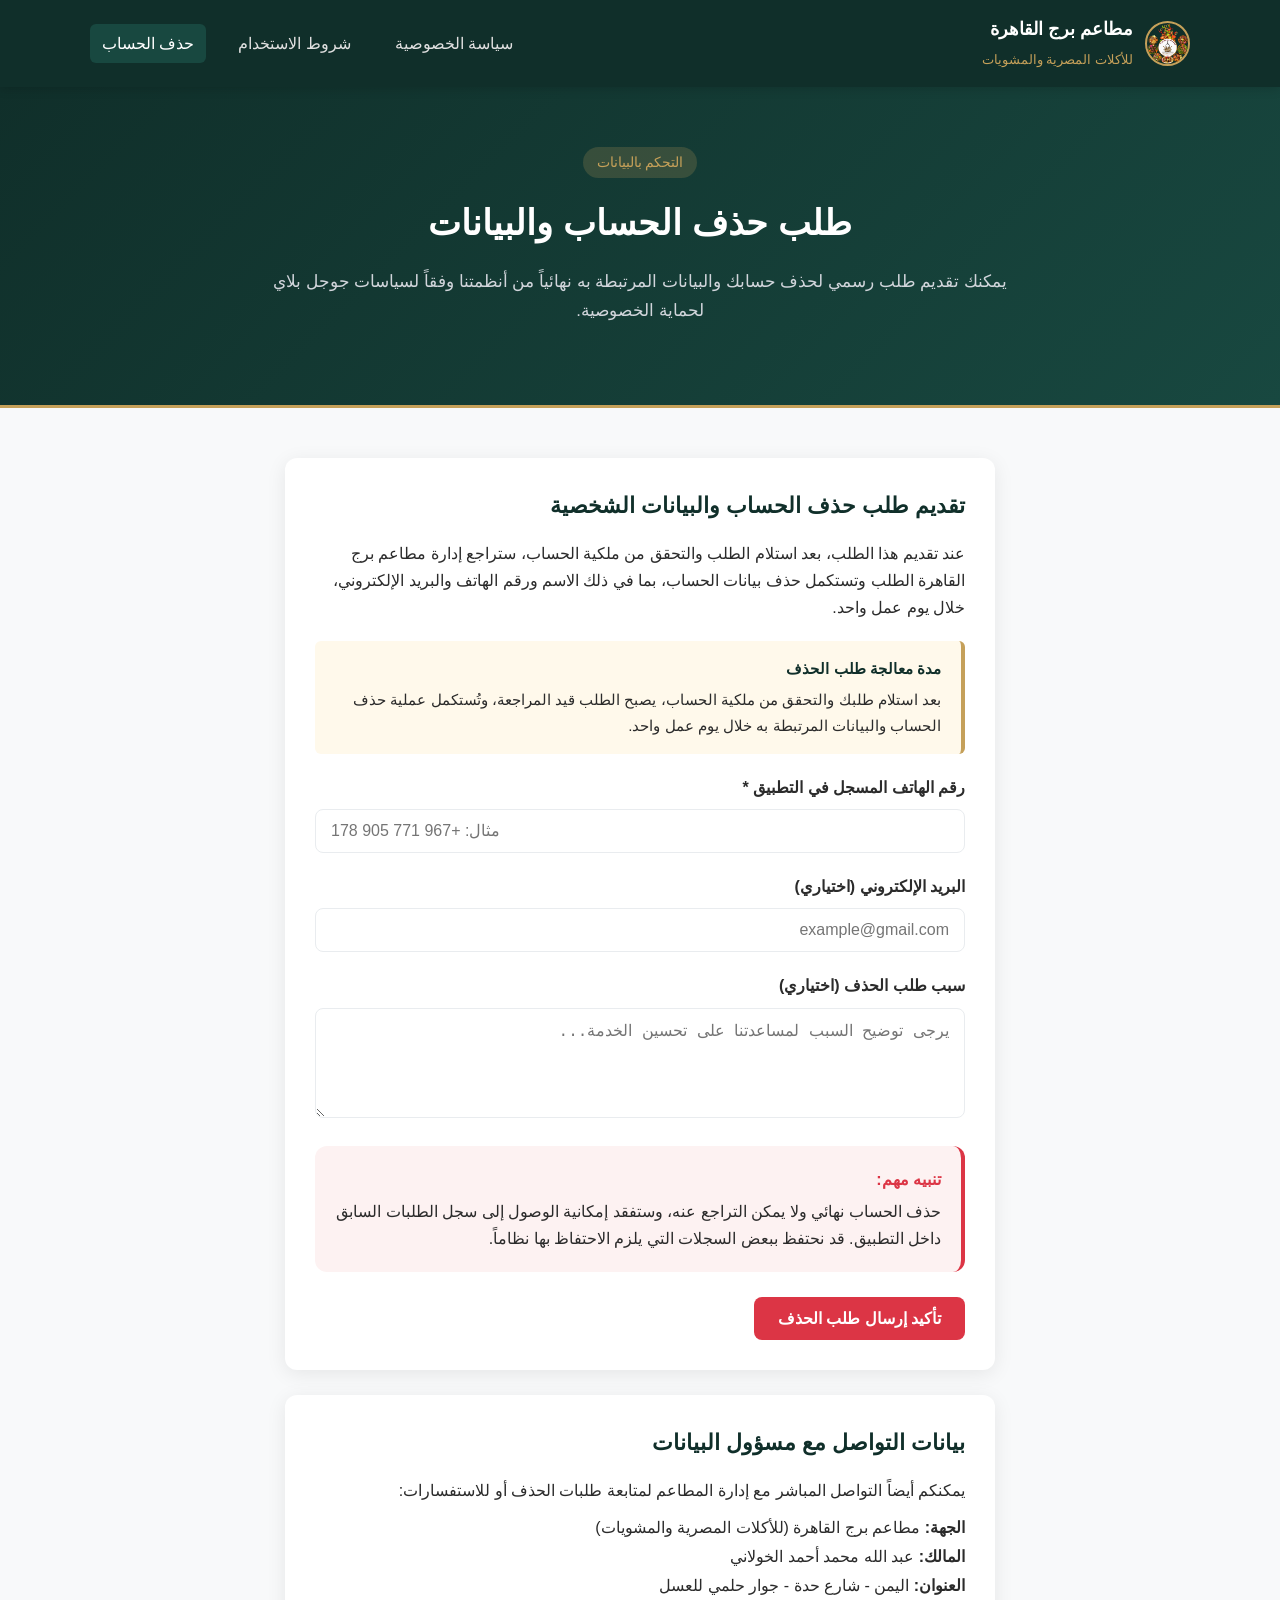
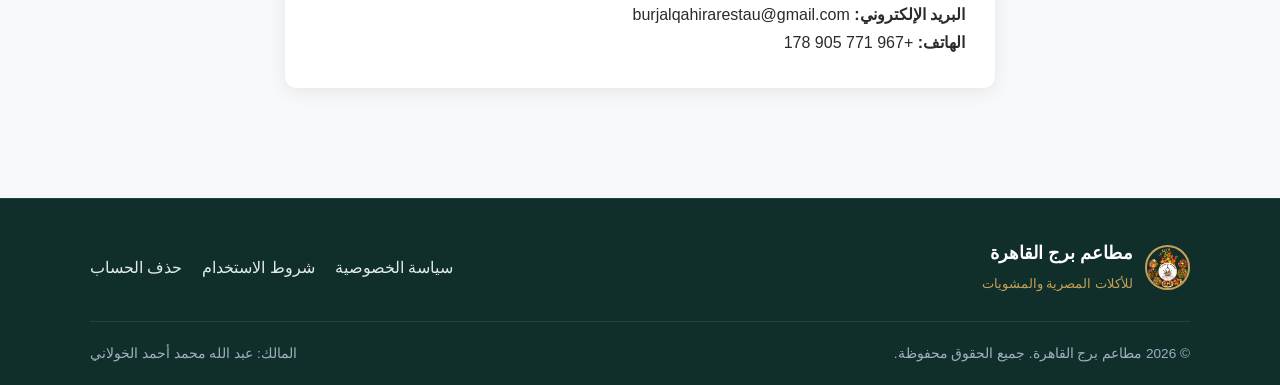
==== commit ae109fe9: "Add files via upload" ====
--- a/delete-account.html
+++ b/delete-account.html
@@ -1,716 +1,141 @@
-
-<!DOCTYPE html>
+<!doctype html>
 <html lang="ar" dir="rtl">
-
 <head>
   <meta charset="UTF-8">
-  <meta
-    name="viewport"
-    content="width=device-width, initial-scale=1.0"
-  >
+  <meta name="viewport" content="width=device-width, initial-scale=1.0">
+  <meta name="theme-color" content="#102f2a">
+  <meta name="description" content="صفحة طلب حذف الحساب والبيانات الخاصة بمستخدمي تطبيق مطاعم برج القاهرة وفقاً لسياسات Google Play الحاكمة.">
+  <title>حذف الحساب | مطاعم برج القاهرة</title>
+  <link rel="icon" href="restaurant_logo_reference.png" type="image/png">
+  <link rel="stylesheet" href="style.css">
+  <script src="app.js" defer></script>
+</head>
+<body>
+  <!-- شريط تقدم التمرير -->
+  <div id="scroll-progress" class="progress" aria-hidden="true"></div>
 
-  <meta name="theme-color" content="#C07B28">
-
-  <meta
-    name="description"
-    content="تعرف على خطوات حذف حسابك في المطعم وسياسة الاحتفاظ بالبيانات وكيفية تقديم طلب حذف الحساب."
-  >
-
-  <title>حذف الحساب | المطعم</title>
-
-  <link
-    rel="icon"
-    href="../restaurant_logo_reference.png"
-    type="image/png"
-  >
-
-  <link rel="stylesheet" href="../style.css">
-
-  <script src="../app.js" defer></script>
-</head>
-
-<body>
-
-  <!-- شريط تقدم التمرير -->
-  <div
-    id="scroll-progress"
-    class="progress"
-    aria-hidden="true"
-  ></div>
-
-  <!-- ====================================
-       الهيدر
-  ===================================== -->
-
+  <!-- الهيدر -->
   <header class="site-header">
-
     <div class="container header-inner">
-
-      <a
-        class="brand"
-        href="../privacy/privacy.html"
-        aria-label="المطعم"
-      >
-
-        <img
-          src="../restaurant_logo_reference.png"
-          alt="شعار المطعم"
-        >
-
+      <a class="brand" href="privacy.html" aria-label="مطاعم برج القاهرة — حذف الحساب">
+        <img src="restaurant_logo_reference.png" alt="شعار مطاعم برج القاهرة">
         <span class="brand-title">
-          <strong>المطعم</strong>
-          <span>FINE DINING EXPERIENCE</span>
+          <strong>مطاعم برج القاهرة</strong>
+          <span>للأكلات المصرية والمشويات</span>
         </span>
-
       </a>
-
-      <nav
-        class="desktop-nav"
-        aria-label="التنقل الرئيسي"
-      >
-
-        <a
-          class="nav-link"
-          href="../privacy/privacy.html"
-        >
-          سياسة الخصوصية
-        </a>
-
-        <a
-          class="nav-link"
-          href="../delete-account/delete-account.html"
-          aria-current="page"
-        >
-          حذف الحساب
-        </a>
-
+      <nav class="desktop-nav" aria-label="التنقل الرئيسي">
+        <a class="nav-link" href="privacy.html">سياسة الخصوصية</a>
+        <a class="nav-link" href="terms.html">شروط الاستخدام</a>
+        <a class="nav-link" href="delete-account.html" aria-current="page">حذف الحساب</a>
       </nav>
-
-      <button
-        type="button"
-        class="menu-trigger"
-        id="open-menu"
-        aria-controls="site-drawer"
-        aria-expanded="false"
-      >
-
-        <span class="menu-icon" aria-hidden="true">
-          <i></i>
-          <i></i>
-          <i></i>
-        </span>
-
+      <button class="menu-trigger" id="open-menu" aria-controls="site-drawer" aria-expanded="false">
         القائمة
-
       </button>
-
     </div>
-
   </header>
 
-  <!-- ====================================
-       القائمة الجانبية
-  ===================================== -->
-
-  <div
-    class="overlay"
-    id="drawer-overlay"
-    aria-hidden="true"
-  ></div>
-
-  <aside
-    class="drawer"
-    id="site-drawer"
-    aria-label="القائمة الجانبية"
-    aria-hidden="true"
-  >
-
+  <!-- القائمة الجانبية -->
+  <div class="overlay" id="drawer-overlay" aria-hidden="true"></div>
+  <aside class="drawer" id="site-drawer" aria-label="القائمة الجانبية" aria-hidden="true">
     <div class="drawer-head">
-
       <strong>القائمة الرئيسية</strong>
-
-      <button
-        type="button"
-        class="close-btn"
-        id="close-menu"
-        aria-label="إغلاق القائمة"
-      >
-        &times;
-      </button>
-
+      <button class="close-btn" id="close-menu" aria-label="إغلاق القائمة">&times;</button>
     </div>
-
-    <p class="drawer-label">
-      الصفحات القانونية
-    </p>
-
-    <a
-      class="drawer-link"
-      href="../privacy/privacy.html"
-    >
-      سياسة الخصوصية
-    </a>
-
-    <a
-      class="drawer-link"
-      href="../delete-account/delete-account.html"
-      aria-current="page"
-    >
-      طلب حذف الحساب
-    </a>
-
-    <div class="drawer-bottom">
-      خصوصيتك وثقتك من أولوياتنا.
-    </div>
-
+    <p class="drawer-label">الصفحات القانونية</p>
+    <a class="drawer-link" href="privacy.html">سياسة الخصوصية</a>
+    <a class="drawer-link" href="terms.html">شروط الاستخدام</a>
+    <a class="drawer-link" href="delete-account.html" aria-current="page">طلب حذف الحساب</a>
+    <div class="drawer-bottom">أهلاً بكم في مطاعم برج القاهرة.</div>
   </aside>
 
-  <!-- ====================================
-       مقدمة الصفحة
-  ===================================== -->
+  <!-- مقدمة الصفحة -->
+  <section class="hero">
+    <div class="container hero-inner">
+      <span class="eyebrow">التحكم بالبيانات</span>
+      <h1>طلب حذف الحساب والبيانات</h1>
+      <p>يمكنك تقديم طلب رسمي لحذف حسابك والبيانات المرتبطة به نهائياً من أنظمتنا وفقاً لسياسات جوجل بلاي لحماية الخصوصية.</p>
+    </div>
+  </section>
 
-  <section class="hero">
+  <!-- المحتوى الرئيسي -->
+  <main class="main">
+    <div class="container" style="max-width: 750px;">
+      <div class="panel">
+        <h2>تقديم طلب حذف الحساب والبيانات الشخصية</h2>
+        <p style="margin-bottom: 20px;">عند تقديم هذا الطلب، بعد استلام الطلب والتحقق من ملكية الحساب، ستراجع إدارة مطاعم برج القاهرة الطلب وتستكمل حذف بيانات الحساب، بما في ذلك الاسم ورقم الهاتف والبريد الإلكتروني، خلال يوم عمل واحد.</p>
+        
+        <div class="notice">
+          <strong>مدة معالجة طلب الحذف</strong>
+          بعد استلام طلبك والتحقق من ملكية الحساب، يصبح الطلب قيد المراجعة،
+          وتُستكمل عملية حذف الحساب والبيانات المرتبطة به خلال يوم عمل واحد.
+        </div>
 
-    <div class="container hero-inner">
+        <form id="delete-account-form">
+          <div class="form-group">
+            <label for="user-phone">رقم الهاتف المسجل في التطبيق *</label>
+            <input type="tel" id="user-phone" class="form-control" placeholder="مثال: +967 771 905 178" required>
+          </div>
+          
+          <div class="form-group">
+            <label for="user-email">البريد الإلكتروني (اختياري)</label>
+            <input type="email" id="user-email" class="form-control" placeholder="example@gmail.com">
+          </div>
 
-      <span class="eyebrow">
-        الخصوصية والتحكم في الحساب
-      </span>
+          <div class="form-group">
+            <label for="reason">سبب طلب الحذف (اختياري)</label>
+            <textarea id="reason" class="form-control" placeholder="يرجى توضيح السبب لمساعدتنا على تحسين الخدمة..."></textarea>
+          </div>
 
-      <h1>حذف الحساب</h1>
+          <div class="danger-box">
+            <strong style="color: #dc3545; display: block; margin-bottom: 5px;">تنبيه مهم:</strong>
+            حذف الحساب نهائي ولا يمكن التراجع عنه، وستفقد إمكانية الوصول إلى سجل الطلبات السابق داخل التطبيق. قد نحتفظ ببعض السجلات التي يلزم الاحتفاظ بها نظاماً.
+          </div>
 
-      <p>
-        نحترم حقك في التحكم ببياناتك الشخصية.
-        يمكنك التعرف على إجراءات حذف الحساب،
-        والبيانات التي تتم إزالتها،
-        والمعلومات التي قد يلزم الاحتفاظ بها
-        وفق الأنظمة المعمول بها.
-      </p>
-
-      <div class="hero-meta">
-
-        <span class="chip">
-          آخر تحديث: 1 نوفمبر 2026
-        </span>
-
-        <span class="chip">
-          حماية خصوصية المستخدم
-        </span>
-
+          <div style="margin-top: 25px;">
+            <button type="submit" class="btn-danger">تأكيد إرسال طلب الحذف</button>
+          </div>
+          <p id="delete-request-status" class="notice" role="status" aria-live="polite" hidden></p>
+        </form>
       </div>
 
+      <!-- إفصاح التاجر والمعلومات -->
+      <div class="panel" style="margin-top: 25px;">
+        <h2>بيانات التواصل مع مسؤول البيانات</h2>
+        <p>يمكنكم أيضاً التواصل المباشر مع إدارة المطاعم لمتابعة طلبات الحذف أو للاستفسارات:</p>
+        <p style="margin-top: 10px; line-height: 1.8;">
+          <strong>الجهة:</strong> مطاعم برج القاهرة (للأكلات المصرية والمشويات)<br>
+          <strong>المالك:</strong> عبد الله محمد أحمد الخولاني<br>
+          <strong>العنوان:</strong> اليمن - شارع حدة - جوار حلمي للعسل<br>
+          <strong>البريد الإلكتروني:</strong> burjalqahirarestau@gmail.com<br>
+          <strong>الهاتف:</strong> +967 771 905 178
+        </p>
+      </div>
     </div>
-
-  </section>
-
-  <!-- ====================================
-       المحتوى الرئيسي
-  ===================================== -->
-
-  <main class="main">
-
-    <div class="container">
-
-      <div class="delete-wrap">
-
-        <!-- تحذير الحذف -->
-
-        <div
-          class="notice notice-danger"
-          data-reveal
-        >
-
-          <strong>
-            تنبيه مهم: حذف الحساب إجراء نهائي
-          </strong>
-
-          عند اكتمال حذف حسابك، ستفقد إمكانية
-          تسجيل الدخول إليه والوصول إلى البيانات
-          والمزايا المرتبطة به.
-
-          لا يمكن استعادة البيانات التي تم
-          حذفها نهائيًا، وقد نحتفظ ببعض السجلات
-          عندما يكون ذلك مطلوبًا للوفاء
-          بالالتزامات النظامية.
-
-        </div>
-
-        <!-- ====================================
-             خطوات حذف الحساب
-        ===================================== -->
-
-        <section
-          class="delete-steps-section"
-          aria-labelledby="steps-title"
-          data-reveal
-        >
-
-          <h2
-            id="steps-title"
-            class="section-title"
-          >
-            كيف يتم حذف حسابك؟
-          </h2>
-
-          <p class="helper">
-            ثلاث خطوات بسيطة لتقديم طلب حذف الحساب.
-          </p>
-
-          <div class="steps">
-
-            <article class="step-card step">
-
-              <span class="step-number">
-                01
-              </span>
-
-              <h3>إدخال بيانات الحساب</h3>
-
-              <p>
-                أدخل البريد الإلكتروني المرتبط
-                بحسابك لبدء إجراءات التحقق
-                من ملكية الحساب.
-              </p>
-
-            </article>
-
-            <article class="step-card step">
-
-              <span class="step-number">
-                02
-              </span>
-
-              <h3>مراجعة تفاصيل الحذف</h3>
-
-              <p>
-                اطّلع على تأثير حذف الحساب
-                والبيانات التي ستتم إزالتها
-                والسجلات التي قد يتم الاحتفاظ بها.
-              </p>
-
-            </article>
-
-            <article class="step-card step">
-
-              <span class="step-number">
-                03
-              </span>
-
-              <h3>تأكيد طلب الحذف</h3>
-
-              <p>
-                بعد التحقق من هوية صاحب الحساب،
-                تتم معالجة طلب الحذف وفق
-                الإجراءات والسياسات المعتمدة.
-              </p>
-
-            </article>
-
-          </div>
-
-        </section>
-
-        <!-- ====================================
-             سياسة الاحتفاظ بالبيانات
-        ===================================== -->
-
-        <section
-          class="panel"
-          aria-labelledby="retain-title"
-          data-reveal
-        >
-
-          <h2 id="retain-title">
-            سياسة الاحتفاظ بالبيانات بعد الحذف
-          </h2>
-
-          <p>
-            عند معالجة طلب حذف الحساب،
-            يتم التعامل مع البيانات الشخصية
-            وفق الغرض من جمعها والالتزامات
-            القانونية والتنظيمية المعمول بها.
-          </p>
-
-          <div class="table-scroll table-wrapper">
-
-            <table class="data-table">
-
-              <thead>
-                <tr>
-                  <th scope="col">
-                    نوع البيانات
-                  </th>
-
-                  <th scope="col">
-                    الإجراء
-                  </th>
-
-                  <th scope="col">
-                    التفاصيل
-                  </th>
-                </tr>
-              </thead>
-
-              <tbody>
-
-                <tr>
-                  <td>
-                    البيانات الشخصية
-                  </td>
-
-                  <td>
-                    حذف أو إخفاء الهوية
-                  </td>
-
-                  <td>
-                    بعد التحقق من ملكية الحساب
-                    وإتمام إجراءات الحذف.
-                  </td>
-                </tr>
-
-                <tr>
-                  <td>
-                    إعدادات وتفضيلات الحساب
-                  </td>
-
-                  <td>
-                    حذف
-                  </td>
-
-                  <td>
-                    يتم إزالتها ضمن إجراءات
-                    معالجة حذف الحساب.
-                  </td>
-                </tr>
-
-                <tr>
-                  <td>
-                    سجلات الطلبات والفواتير
-                  </td>
-
-                  <td>
-                    احتفاظ عند الحاجة النظامية
-                  </td>
-
-                  <td>
-                    وفق المتطلبات الضريبية
-                    والمحاسبية والتنظيمية.
-                  </td>
-                </tr>
-
-                <tr>
-                  <td>
-                    بيانات الأمان
-                  </td>
-
-                  <td>
-                    احتفاظ محدود عند اللزوم
-                  </td>
-
-                  <td>
-                    لأغراض الحماية ومنع الاحتيال
-                    وفق المدد المسموح بها.
-                  </td>
-                </tr>
-
-              </tbody>
-
-            </table>
-
-          </div>
-
-        </section>
-
-        <!-- ====================================
-             نموذج حذف الحساب
-        ===================================== -->
-
-        <section
-          class="panel"
-          aria-labelledby="form-title"
-          data-reveal
-        >
-
-          <h2 id="form-title">
-            طلب حذف الحساب
-          </h2>
-
-          <p>
-            أدخل البيانات المطلوبة لمراجعة
-            طلب حذف حسابك. يتطلب تنفيذ الحذف
-            التحقق الآمن من هوية صاحب الحساب.
-          </p>
-
-          <form
-            id="delete-form"
-            novalidate
-          >
-
-            <div class="form-grid">
-
-              <!-- البريد الإلكتروني -->
-
-              <div class="field form-group">
-
-                <label for="email">
-                  البريد الإلكتروني
-                  <span class="required">*</span>
-                </label>
-
-                <input
-                  id="email"
-                  type="email"
-                  name="email"
-                  autocomplete="email"
-                  inputmode="email"
-                  placeholder="name@example.com"
-                  required
-                  aria-describedby="email-error"
-                >
-
-                <span
-                  class="field-error"
-                  id="email-error"
-                  data-error="email"
-                ></span>
-
-              </div>
-
-              <!-- كلمة المرور -->
-
-              <div class="field form-group">
-
-                <label for="password">
-                  كلمة المرور
-                  <span class="required">*</span>
-                </label>
-
-                <input
-                  id="password"
-                  name="password"
-                  type="password"
-                  autocomplete="current-password"
-                  placeholder="أدخل كلمة المرور"
-                  minlength="8"
-                  required
-                  aria-describedby="password-error"
-                >
-
-                <span
-                  class="field-error"
-                  id="password-error"
-                  data-error="password"
-                ></span>
-
-              </div>
-
-              <!-- سبب الحذف -->
-
-              <div class="field form-group wide">
-
-                <label for="reason">
-                  سبب حذف الحساب
-                  <span class="required">*</span>
-                </label>
-
-                <select
-                  id="reason"
-                  name="reason"
-                  required
-                  aria-describedby="reason-error"
-                >
-
-                  <option value="">
-                    اختر سبب حذف الحساب
-                  </option>
-
-                  <option value="not-using">
-                    لم أعد أستخدم الخدمة
-                  </option>
-
-                  <option value="privacy">
-                    لدي مخاوف بشأن الخصوصية
-                  </option>
-
-                  <option value="experience">
-                    لم أكن راضيًا عن التجربة
-                  </option>
-
-                  <option value="other">
-                    سبب آخر
-                  </option>
-
-                </select>
-
-                <span
-                  class="field-error"
-                  id="reason-error"
-                  data-error="reason"
-                ></span>
-
-              </div>
-
-              <!-- الموافقة -->
-
-              <div class="field wide">
-
-                <label class="checkline checkbox-row">
-
-                  <input
-                    id="agree"
-                    name="agree"
-                    type="checkbox"
-                    required
-                    aria-describedby="agree-error"
-                  >
-
-                  <span>
-                    أقر بأنني قرأت وفهمت
-                    عواقب حذف الحساب،
-                    وأعلم أن حذف الحساب
-                    إجراء نهائي، وأن بعض
-                    البيانات قد يتم الاحتفاظ
-                    بها عند وجود التزام نظامي.
-                  </span>
-
-                </label>
-
-                <span
-                  class="field-error"
-                  id="agree-error"
-                  data-error="agree"
-                ></span>
-
-              </div>
-
-            </div>
-
-            <!-- أزرار النموذج -->
-
-            <div class="form-actions">
-
-              <button
-                type="submit"
-                class="primary-btn submit-btn"
-              >
-                تأكيد طلب حذف الحساب
-              </button>
-
-              <span class="helper">
-                يتم التحقق من البيانات المطلوبة
-                قبل متابعة إجراءات الحذف.
-              </span>
-
-            </div>
-
-            <!-- حالة النموذج -->
-
-            <p
-              class="form-status"
-              id="form-status"
-              role="status"
-              aria-live="polite"
-            ></p>
-
-          </form>
-
-        </section>
-
-        <!-- ====================================
-             المساعدة
-        ===================================== -->
-
-        <div
-          class="notice"
-          data-reveal
-          style="margin-top: 24px;"
-        >
-
-          <strong>
-            هل تحتاج إلى مساعدة؟
-          </strong>
-
-          إذا كانت لديك استفسارات
-          بشأن حذف حسابك أو إدارة بياناتك
-          الشخصية، يمكنك التواصل مع
-          دعم المطعم عبر القنوات الرسمية.
-
-          كما يمكنك مراجعة
-
-          <a href="../privacy/privacy.html">
-            <u>سياسة الخصوصية</u>
-          </a>
-
-          لمعرفة المزيد عن كيفية
-          معالجة بياناتك وحمايتها.
-
-        </div>
-
-      </div>
-
-    </div>
-
   </main>
 
-  <!-- ====================================
-       الفوتر
-  ===================================== -->
-
+  <!-- الفوتر -->
   <footer class="site-footer">
-
     <div class="container">
-
       <div class="footer-top">
-
-        <a
-          class="brand"
-          href="../privacy/privacy.html"
-        >
-
-          <img
-            src="../restaurant_logo_reference.png"
-            alt="شعار المطعم"
-          >
-
+        <a class="brand" href="privacy.html">
+          <img src="restaurant_logo_reference.png" alt="شعار مطاعم برج القاهرة">
           <span class="brand-title">
-            <strong>المطعم</strong>
-            <span>FINE DINING EXPERIENCE</span>
+            <strong>مطاعم برج القاهرة</strong>
+            <span>للأكلات المصرية والمشويات</span>
           </span>
-
         </a>
-
-        <nav
-          class="footer-links"
-          aria-label="روابط الفوتر"
-        >
-
-          <a href="../privacy/privacy.html">
-            سياسة الخصوصية
-          </a>
-
-          <a href="../delete-account/delete-account.html">
-            حذف الحساب
-          </a>
-
+        <nav class="footer-links" aria-label="روابط الفوتر">
+          <a href="privacy.html">سياسة الخصوصية</a>
+          <a href="terms.html">شروط الاستخدام</a>
+          <a href="delete-account.html">حذف الحساب</a>
         </nav>
-
       </div>
-
       <div class="footer-bottom">
-
-        <span>
-          © 2026 المطعم. جميع الحقوق محفوظة.
-        </span>
-
-        <span>
-          خصوصيتك وثقتك من أولوياتنا.
-        </span>
-
+        <span>© 2026 مطاعم برج القاهرة. جميع الحقوق محفوظة.</span>
+        <span>المالك: عبد الله محمد أحمد الخولاني</span>
       </div>
-
     </div>
-
   </footer>
-
 </body>
 </html>
--- a/style.css
+++ b/style.css
@@ -1,1738 +1,446 @@
-
-@import url("https://fonts.googleapis.com/css2?family=Cairo:wght@400;500;600;700;800;900&display=swap");
-
-/* =========================================
-   01 - ألوان الشعار والمتغيرات
-========================================= */
-
+/* Base Styling & Custom Properties for Burj Al Qahira Restaurant Legal Pages */
 :root {
-  /* ألوان الشعار الأساسية */
-  --logo-gold: #C07B28;
-  --logo-red: #9E2A2B;
-  --logo-dark: #1A1A1A;
-  --logo-white: #FFFFFF;
-  --logo-warm-bg: #FDFBF7;
-
-  /* درجات مساعدة */
-  --gold-dark: #925717;
-  --gold-light: #F5DFBD;
-  --gold-pale: #FFF7EA;
-  --red-dark: #761D20;
-  --red-light: #F9E8E7;
-
-  --text-primary: #26211D;
-  --text-secondary: #6E655D;
-  --text-muted: #94877B;
-
-  --bg-card: #FFFFFF;
-  --bg-soft: #F8F3EC;
-  --border: #EBE1D5;
-
-  /* الظلال */
-  --shadow-small: 0 4px 18px rgba(26,26,26,.045);
-  --shadow-medium: 0 12px 35px rgba(26,26,26,.075);
-  --shadow-large: 0 25px 65px rgba(26,26,26,.13);
-
-  /* المقاسات */
-  --container: 1200px;
-  --header-height: 82px;
-
-  --radius-sm: 12px;
-  --radius-md: 18px;
-  --radius-lg: 26px;
-
-  --ease: cubic-bezier(.22,1,.36,1);
-}
-
-/* =========================================
-   02 - الإعدادات العامة
-========================================= */
-
-*,
-*::before,
-*::after {
+  --primary-color: #102f2a;
+  --primary-light: #184840;
+  --accent-color: #c5a059;
+  --accent-hover: #b08b45;
+  --bg-color: #f8f9fa;
+  --card-bg: #ffffff;
+  --text-color: #2b2b2b;
+  --text-muted: #6c757d;
+  --border-color: #e9ecef;
+  --shadow: 0 4px 20px rgba(0, 0, 0, 0.08);
+  --radius: 12px;
+  --transition: all 0.3s ease;
+}
+
+* {
   box-sizing: border-box;
-}
-
-html {
-  scroll-behavior: smooth;
-  scroll-padding-top: 110px;
+  margin: 0;
+  padding: 0;
 }
 
 body {
-  margin: 0;
-  min-height: 100vh;
+  font-family: 'Segoe UI', Tahoma, Geneva, Verdana, sans-serif;
+  background-color: var(--bg-color);
+  color: var(--text-color);
+  line-height: 1.7;
   direction: rtl;
-  font-family: "Cairo", sans-serif;
-  color: var(--text-primary);
-  background: var(--logo-warm-bg);
-  line-height: 1.9;
-  overflow-x: hidden;
-  -webkit-font-smoothing: antialiased;
-}
-
-body.menu-open,
-body.drawer-open {
-  overflow: hidden;
-}
-
-h1,
-h2,
-h3,
-h4,
-p {
-  margin-top: 0;
-}
-
-a {
-  color: inherit;
-  text-decoration: none;
-}
-
-button,
-input,
-select,
-textarea {
-  font: inherit;
-}
-
-button {
-  cursor: pointer;
-}
-
-img {
-  display: block;
-  max-width: 100%;
-}
-
-::selection {
-  color: white;
-  background: var(--logo-gold);
-}
-
-:focus-visible {
-  outline: 3px solid var(--logo-gold);
-  outline-offset: 4px;
+  text-align: right;
 }
 
 .container {
-  width: min(calc(100% - 40px), var(--container));
-  margin-inline: auto;
-}
-
-/* =========================================
-   03 - شريط تقدم التمرير
-========================================= */
-
+  max-width: 1140px;
+  margin: 0 auto;
+  padding: 0 20px;
+}
+
+/* Scroll Progress */
 .progress {
   position: fixed;
   top: 0;
   right: 0;
-  z-index: 2000;
   height: 4px;
-  width: 0;
-  background: linear-gradient(
-    90deg,
-    var(--logo-red),
-    var(--logo-gold)
-  );
-  box-shadow: 0 2px 12px rgba(192,123,40,.3);
-  pointer-events: none;
-  transition: width .1s linear;
-}
-
-/* =========================================
-   04 - الهيدر
-========================================= */
-
+  background: var(--accent-color);
+  width: 0%;
+  z-index: 1000;
+  transition: width 0.1s;
+}
+
+/* Header & Nav */
 .site-header {
+  background: var(--primary-color);
+  color: #fff;
+  padding: 15px 0;
   position: sticky;
   top: 0;
-  z-index: 1000;
-  min-height: var(--header-height);
-  background: rgba(253,251,247,.96);
-  border-bottom: 1px solid var(--border);
-  backdrop-filter: blur(18px);
-  -webkit-backdrop-filter: blur(18px);
-  transition:
-    background .3s ease,
-    box-shadow .3s ease;
-}
-
-.site-header.scrolled {
-  background: rgba(255,255,255,.98);
-  box-shadow: var(--shadow-small);
+  z-index: 900;
+  box-shadow: 0 2px 10px rgba(0,0,0,0.15);
 }
 
 .header-inner {
-  min-height: var(--header-height);
-  display: flex;
-  align-items: center;
+  display: flex;
   justify-content: space-between;
+  align-items: center;
+}
+
+.brand {
+  display: flex;
+  align-items: center;
+  gap: 12px;
+  text-decoration: none;
+  color: #fff;
+}
+
+.brand img {
+  width: 45px;
+  height: 45px;
+  border-radius: 50%;
+  object-fit: cover;
+  border: 2px solid var(--accent-color);
+}
+
+.brand-title strong {
+  display: block;
+  font-size: 1.1rem;
+  color: #fff;
+}
+
+.brand-title span {
+  font-size: 0.8rem;
+  color: var(--accent-color);
+}
+
+.desktop-nav {
+  display: flex;
+  gap: 20px;
+}
+
+.nav-link {
+  color: #e0e0e0;
+  text-decoration: none;
+  font-weight: 500;
+  padding: 6px 12px;
+  border-radius: 6px;
+  transition: var(--transition);
+}
+
+.nav-link:hover, .nav-link[aria-current="page"] {
+  color: #fff;
+  background: var(--primary-light);
+}
+
+.menu-trigger {
+  display: none;
+  background: none;
+  border: none;
+  color: #fff;
+  font-size: 1rem;
+  cursor: pointer;
+}
+
+/* Hero Section */
+.hero {
+  background: linear-gradient(135deg, var(--primary-color), var(--primary-light));
+  color: #fff;
+  padding: 60px 0;
+  text-align: center;
+  border-bottom: 3px solid var(--accent-color);
+}
+
+.hero-inner {
+  max-width: 800px;
+}
+
+.eyebrow {
+  display: inline-block;
+  background: rgba(197, 160, 89, 0.2);
+  color: var(--accent-color);
+  padding: 4px 14px;
+  border-radius: 20px;
+  font-size: 0.85rem;
+  margin-bottom: 15px;
+}
+
+.hero h1 {
+  font-size: 2.2rem;
+  margin-bottom: 15px;
+}
+
+.hero p {
+  color: #d1d5db;
+  font-size: 1.05rem;
+  margin-bottom: 20px;
+}
+
+.hero-meta {
+  display: flex;
+  justify-content: center;
+  gap: 15px;
+}
+
+.chip {
+  background: rgba(255,255,255,0.1);
+  padding: 4px 12px;
+  border-radius: 6px;
+  font-size: 0.85rem;
+}
+
+/* Layout */
+.main {
+  padding: 50px 0;
+}
+
+.privacy-layout {
+  display: grid;
+  grid-template-columns: 280px 1fr;
+  gap: 40px;
+}
+
+/* TOC Table of Contents */
+.toc {
+  background: var(--card-bg);
+  padding: 24px;
+  border-radius: var(--radius);
+  box-shadow: var(--shadow);
+  height: fit-content;
+  position: sticky;
+  top: 90px;
+}
+
+.toc h2 {
+  font-size: 1.1rem;
+  margin-bottom: 15px;
+  color: var(--primary-color);
+  border-bottom: 2px solid var(--border-color);
+  padding-bottom: 8px;
+}
+
+.toc-links {
+  display: flex;
+  flex-direction: column;
+  gap: 10px;
+}
+
+.toc-links a {
+  color: var(--text-muted);
+  text-decoration: none;
+  font-size: 0.9rem;
+  transition: var(--transition);
+  padding: 4px 0;
+}
+
+.toc-links a:hover {
+  color: var(--accent-color);
+  padding-right: 5px;
+}
+
+/* Content Panels */
+.content-stack {
+  display: flex;
+  flex-direction: column;
   gap: 25px;
 }
 
-/* =========================================
-   05 - الشعار
-========================================= */
-
-.brand {
+.panel {
+  background: var(--card-bg);
+  padding: 30px;
+  border-radius: var(--radius);
+  box-shadow: var(--shadow);
+}
+
+.panel h2 {
+  color: var(--primary-color);
+  font-size: 1.35rem;
+  margin-bottom: 15px;
+  display: flex;
+  align-items: center;
+  gap: 10px;
+}
+
+.panel h2 .num {
+  background: var(--accent-color);
+  color: #fff;
+  width: 28px;
+  height: 28px;
+  border-radius: 50%;
   display: inline-flex;
   align-items: center;
-  gap: 13px;
-  min-width: 0;
-  flex-shrink: 0;
-}
-
-.brand > img {
-  width: 64px;
-  height: 64px;
-  object-fit: contain;
-  padding: 4px;
-  border-radius: 16px;
-  background: white;
-  border: 1px solid rgba(192,123,40,.16);
-}
-
-.brand-title {
-  display: flex;
-  flex-direction: column;
-  gap: 1px;
-  line-height: 1.5;
-}
-
-.brand-title strong {
-  color: var(--logo-dark);
-  font-size: 1.28rem;
-  font-weight: 900;
-}
-
-.brand-title > span {
-  color: var(--logo-gold);
-  direction: ltr;
-  text-align: right;
-  font-family: Arial, sans-serif;
-  font-size: .61rem;
-  font-weight: 700;
-  letter-spacing: 1.8px;
-}
-
-/* =========================================
-   06 - روابط التنقل
-========================================= */
-
-.desktop-nav {
-  display: flex;
-  align-items: center;
   justify-content: center;
-  gap: 12px;
-  margin-right: auto;
-  margin-left: 22px;
-}
-
-.nav-link {
-  display: inline-flex;
-  align-items: center;
-  justify-content: center;
-  min-height: 44px;
-  padding: 10px 20px;
-  border-radius: 13px;
-  color: var(--text-secondary);
-  font-size: .9rem;
-  font-weight: 800;
-  transition: .3s ease;
-}
-
-.nav-link:hover {
-  color: var(--logo-gold);
-  background: var(--gold-pale);
-}
-
-.nav-link[aria-current="page"] {
-  color: var(--gold-dark);
-  background: var(--gold-pale);
-  box-shadow:
-    inset 0 0 0 1px rgba(192,123,40,.16);
-}
-
-/* =========================================
-   07 - زر القائمة
-========================================= */
-
-.menu-trigger {
-  display: inline-flex;
-  align-items: center;
-  justify-content: center;
-  gap: 12px;
-  min-height: 46px;
-  padding: 10px 19px;
-  border: 1px solid var(--border);
-  border-radius: 14px;
-  background: var(--logo-white);
-  color: var(--logo-dark);
-  font-size: .86rem;
-  font-weight: 800;
-  transition: .3s ease;
-}
-
-.menu-trigger:hover {
-  color: var(--logo-gold);
-  border-color: var(--logo-gold);
-  background: var(--gold-pale);
-  transform: translateY(-2px);
-}
-
-.menu-icon {
-  display: flex;
-  flex-direction: column;
-  justify-content: center;
-  gap: 5px;
-  width: 21px;
-  height: 22px;
-}
-
-.menu-icon i {
+  font-size: 0.85rem;
+}
+
+.notice {
+  background: #fff9eb;
+  border-right: 4px solid var(--accent-color);
+  padding: 15px 20px;
+  border-radius: 6px;
+  margin-bottom: 20px;
+  font-size: 0.95rem;
+}
+
+.notice strong {
+  color: var(--primary-color);
   display: block;
+  margin-bottom: 5px;
+}
+
+.danger-box {
+  background: #fdf2f2;
+  border-right: 4px solid #dc3545;
+  padding: 20px;
+  border-radius: var(--radius);
+  margin-top: 20px;
+}
+
+/* Form Styles */
+.form-group {
+  margin-bottom: 20px;
+}
+
+.form-group label {
+  display: block;
+  margin-bottom: 8px;
+  font-weight: 600;
+
+}
+
+.form-control {
   width: 100%;
-  height: 2px;
-  border-radius: 10px;
-  background: currentColor;
-  transition: transform .3s ease;
-}
-
-.menu-trigger:hover .menu-icon i:nth-child(2) {
-  transform: translateX(-4px);
-}
-
-/* =========================================
-   08 - خلفية القائمة الجانبية
-========================================= */
-
+  padding: 12px 15px;
+  border: 1px solid var(--border-color);
+  border-radius: 8px;
+  font-size: 1rem;
+  transition: var(--transition);
+}
+
+.form-control:focus {
+  outline: none;
+  border-color: var(--accent-color);
+  box-shadow: 0 0 0 3px rgba(197, 160, 89, 0.2);
+}
+
+textarea.form-control {
+  min-height: 110px;
+  resize: vertical;
+}
+
+.btn-danger {
+  background: #dc3545;
+  color: #fff;
+  border: none;
+  padding: 12px 24px;
+  font-size: 1rem;
+  font-weight: 600;
+  border-radius: 8px;
+  cursor: pointer;
+  transition: var(--transition);
+}
+
+.btn-danger:hover {
+  background: #bb2d3b;
+}
+
+/* Footer */
+.site-footer {
+  background: var(--primary-color);
+  color: #a0aec0;
+  padding: 40px 0 20px;
+  margin-top: 60px;
+  border-top: 1px solid var(--primary-light);
+}
+
+.footer-top {
+  display: flex;
+  justify-content: space-between;
+  align-items: center;
+  padding-bottom: 25px;
+  border-bottom: 1px solid var(--primary-light);
+}
+
+.footer-links {
+  display: flex;
+  gap: 20px;
+}
+
+.footer-links a {
+  color: #e2e8f0;
+  text-decoration: none;
+  transition: var(--transition);
+}
+
+.footer-links a:hover {
+  color: var(--accent-color);
+}
+
+.footer-bottom {
+  display: flex;
+  justify-content: space-between;
+  padding-top: 20px;
+  font-size: 0.85rem;
+}
+
+/* Responsive */
+@media (max-width: 900px) {
+  .privacy-layout {
+    grid-template-columns: 1fr;
+  }
+  .toc {
+    display: none;
+  }
+  .desktop-nav {
+    display: none;
+  }
+  .menu-trigger {
+    display: flex;
+    align-items: center;
+    gap: 8px;
+  }
+  .footer-top, .footer-bottom {
+    flex-direction: column;
+    gap: 15px;
+    text-align: center;
+  }
+}
+
+/* Drawer */
 .overlay {
   position: fixed;
   inset: 0;
-  z-index: 1090;
-  background: rgba(26,26,26,.58);
-  backdrop-filter: blur(5px);
-  -webkit-backdrop-filter: blur(5px);
-  opacity: 0;
-  visibility: hidden;
-  pointer-events: none;
-  transition:
-    opacity .35s ease,
-    visibility .35s ease;
-}
-
-.overlay.active,
-.overlay.open,
-.overlay.is-open {
-  opacity: 1;
-  visibility: visible;
-  pointer-events: auto;
-}
-
-/* =========================================
-   09 - القائمة الجانبية
-========================================= */
-
+  background: rgba(0,0,0,0.5);
+  display: none;
+  z-index: 998;
+}
+.overlay.active {
+  display: block;
+}
 .drawer {
   position: fixed;
   top: 0;
+  right: -300px;
+  width: 280px;
+  height: 100%;
+  background: #fff;
+  z-index: 999;
+  transition: right 0.3s ease;
+  padding: 20px;
+  display: flex;
+  flex-direction: column;
+}
+.drawer.active {
   right: 0;
-  bottom: 0;
-  z-index: 1100;
-
-  width: min(370px, 90vw);
-  height: 100dvh;
-
-  display: flex;
-  flex-direction: column;
-
-  padding: 32px 25px;
-  overflow-y: auto;
-
-  background: var(--logo-white);
-  border-left: 4px solid var(--logo-gold);
-  box-shadow: var(--shadow-large);
-
-  transform: translateX(105%);
-  visibility: hidden;
-
-  transition:
-    transform .45s var(--ease),
-    visibility .45s;
-}
-
-.drawer.active,
-.drawer.open,
-.drawer.is-open {
-  transform: translateX(0);
-  visibility: visible;
-}
-
+}
 .drawer-head {
   display: flex;
-  align-items: center;
   justify-content: space-between;
-  gap: 15px;
-  padding-bottom: 23px;
-  border-bottom: 1px solid var(--border);
-}
-
-.drawer-head strong {
-  color: var(--logo-dark);
-  font-size: 1.15rem;
-  font-weight: 900;
-}
-
+  align-items: center;
+  margin-bottom: 20px;
+  padding-bottom: 10px;
+  border-bottom: 1px solid var(--border-color);
+}
 .close-btn {
-  display: flex;
-  align-items: center;
-  justify-content: center;
-  width: 44px;
-  height: 44px;
-  flex-shrink: 0;
-  border: 0;
-  border-radius: 13px;
-  color: var(--logo-red);
-  background: var(--red-light);
-  font-size: 1.7rem;
-  line-height: 1;
-  transition: .3s ease;
-}
-
-.close-btn:hover {
-  color: white;
-  background: var(--logo-red);
-  transform: rotate(90deg);
-}
-
+  background: none;
+  border: none;
+  font-size: 1.5rem;
+  cursor: pointer;
+}
 .drawer-label {
-  margin: 28px 0 14px;
+  font-size: 0.8rem;
   color: var(--text-muted);
-  font-size: .76rem;
-  font-weight: 800;
-}
-
+  margin-bottom: 10px;
+}
 .drawer-link {
-  display: flex;
-  align-items: center;
-  min-height: 55px;
-  padding: 13px 18px;
-  margin-bottom: 10px;
-  border: 1px solid transparent;
-  border-radius: 14px;
-  background: var(--bg-soft);
-  color: var(--text-primary);
-  font-size: .92rem;
-  font-weight: 800;
-  transition: .3s ease;
-}
-
-.drawer-link:hover {
-  color: var(--gold-dark);
-  background: var(--gold-pale);
-  border-color: rgba(192,123,40,.25);
-  transform: translateX(-5px);
-}
-
-.drawer-link[aria-current="page"] {
-  color: var(--gold-dark);
-  background: var(--gold-pale);
-  border-color: rgba(192,123,40,.3);
-  border-right: 4px solid var(--logo-gold);
-}
-
+  color: var(--text-color);
+  text-decoration: none;
+  padding: 10px 0;
+  border-bottom: 1px solid var(--border-color);
+}
+.drawer-link:hover, .drawer-link[aria-current="page"] {
+  color: var(--accent-color);
+  font-weight: 600;
+}
 .drawer-bottom {
   margin-top: auto;
-  padding: 24px 10px 5px;
-  text-align: center;
+  font-size: 0.85rem;
   color: var(--text-muted);
-  border-top: 1px solid var(--border);
-  font-size: .82rem;
-  line-height: 2;
-}
-
-/* =========================================
-   10 - Hero
-========================================= */
-
-.hero {
-  position: relative;
-  overflow: hidden;
-  isolation: isolate;
-  padding: 85px 0 95px;
-
-  background:
-    radial-gradient(
-      circle at 5% 20%,
-      rgba(192,123,40,.13),
-      transparent 35%
-    ),
-    radial-gradient(
-      circle at 95% 80%,
-      rgba(158,42,43,.065),
-      transparent 38%
-    ),
-    linear-gradient(
-      135deg,
-      #FFFFFF 0%,
-      #FDFBF7 48%,
-      #FCF2E5 100%
-    );
-
-  border-bottom: 1px solid var(--border);
-}
-
-.hero::before {
-  content: "";
-  position: absolute;
-  z-index: -1;
-  top: -170px;
-  right: -150px;
-  width: 390px;
-  height: 390px;
-  border: 60px solid rgba(192,123,40,.055);
-  border-radius: 50%;
-}
-
-.hero::after {
-  content: "";
-  position: absolute;
-  bottom: 0;
-  right: 50%;
-  transform: translateX(50%);
-  width: 125px;
-  height: 4px;
-  border-radius: 10px 10px 0 0;
-  background: linear-gradient(
-    90deg,
-    var(--logo-red),
-    var(--logo-gold)
-  );
-}
-
-.hero-inner {
-  position: relative;
-  max-width: 850px;
-  text-align: center;
-}
-
-.eyebrow {
-  display: inline-flex;
-  align-items: center;
-  justify-content: center;
-  padding: 7px 21px;
-  margin-bottom: 21px;
-  color: var(--gold-dark);
-  background: var(--gold-pale);
-  border: 1px solid rgba(192,123,40,.25);
-  border-radius: 50px;
-  font-size: .82rem;
-  font-weight: 800;
-}
-
-.hero h1 {
-  margin: 0 0 18px;
-  color: var(--logo-dark);
-  font-size: clamp(2.2rem, 5vw, 3.7rem);
-  font-weight: 900;
-  line-height: 1.45;
-  letter-spacing: -.8px;
-}
-
-.hero-inner > p {
-  max-width: 715px;
-  margin: 0 auto;
-  color: var(--text-secondary);
-  font-size: 1.04rem;
-  line-height: 2.15;
-}
-
-.hero-meta {
-  display: flex;
-  justify-content: center;
-  align-items: center;
-  flex-wrap: wrap;
-  gap: 12px;
-  margin-top: 28px;
-}
-
-.chip {
-  display: inline-flex;
-  justify-content: center;
-  align-items: center;
-  padding: 7px 17px;
-  background: rgba(255,255,255,.8);
-  border: 1px solid var(--border);
-  border-radius: 100px;
-  color: var(--text-secondary);
-  font-size: .79rem;
-  font-weight: 700;
-}
-
-/* =========================================
-   11 - المحتوى الرئيسي
-========================================= */
-
-.main {
-  padding: 65px 0 95px;
-  min-height: 50vh;
-}
-
-.privacy-layout {
-  display: grid;
-  grid-template-columns: 275px minmax(0,1fr);
-  align-items: start;
-  gap: 30px;
-}
-
-.content-stack {
-  display: flex;
-  flex-direction: column;
-  gap: 22px;
-  min-width: 0;
-}
-
-/* =========================================
-   12 - فهرس سياسة الخصوصية
-========================================= */
-
-.toc {
-  position: sticky;
-  top: calc(var(--header-height) + 22px);
-
-  max-height:
-    calc(100dvh - var(--header-height) - 44px);
-
-  overflow-y: auto;
-
-  background: var(--logo-white);
-  border: 1px solid var(--border);
-  border-radius: var(--radius-lg);
-  box-shadow: var(--shadow-small);
-
-  padding: 27px 18px;
-
-  scrollbar-width: thin;
-  scrollbar-color: var(--gold-light) transparent;
-}
-
-.toc h2 {
-  margin: 0 9px 18px;
-  padding-bottom: 17px;
-  border-bottom: 1px solid var(--border);
-  color: var(--logo-dark);
-  font-size: 1.05rem;
-  font-weight: 900;
-}
-
-.toc-links {
-  display: flex;
-  flex-direction: column;
-  gap: 5px;
-}
-
-.toc-links a {
-  display: block;
-  padding: 10px 13px;
-  border-right: 3px solid transparent;
-  border-radius: 10px;
-  color: var(--text-secondary);
-  font-size: .81rem;
-  font-weight: 700;
-  line-height: 1.85;
-  transition: all .3s ease;
-}
-
-.toc-links a:hover {
-  color: var(--gold-dark);
-  background: var(--gold-pale);
-  border-right-color: var(--logo-gold);
-  transform: translateX(-3px);
-}
-
-.toc-links a.active,
-.toc-links a[aria-current="location"] {
-  color: var(--gold-dark);
-  background: var(--gold-pale);
-  border-right-color: var(--logo-gold);
-  font-weight: 900;
-}
-
-/* =========================================
-   13 - التنبيهات
-========================================= */
-
-.notice {
-  display: block;
-  padding: 22px 25px;
-  background: linear-gradient(
-    110deg,
-    var(--gold-pale),
-    #FFFFFF
-  );
-  border: 1px solid rgba(192,123,40,.22);
-  border-right: 5px solid var(--logo-gold);
-  border-radius: var(--radius-md);
-  color: #71532C;
-  font-size: .9rem;
-  line-height: 2.15;
-  box-shadow: 0 5px 20px rgba(192,123,40,.045);
-}
-
-.notice strong {
-  display: block;
-  margin-bottom: 7px;
-  color: var(--gold-dark);
-  font-size: 1rem;
-  font-weight: 900;
-}
-
-.notice a {
-  color: var(--logo-red);
-  font-weight: 900;
-}
-
-.notice a:hover {
-  color: var(--gold-dark);
-}
-
-.notice u {
-  text-underline-offset: 4px;
-}
-
-.notice-danger,
-.delete-warning {
-  background: linear-gradient(
-    120deg,
-    var(--red-light),
-    #FFFFFF
-  );
-  border-color: rgba(158,42,43,.2);
-  border-right: 5px solid var(--logo-red);
-  color: var(--red-dark);
-}
-
-.notice-danger strong,
-.delete-warning strong,
-.panel .notice-danger strong {
-  color: var(--logo-red);
-}
-
-/* =========================================
-   14 - بطاقات المحتوى
-========================================= */
-
-.panel {
-  position: relative;
-  min-width: 0;
-  padding: clamp(25px, 4vw, 39px);
-  background: var(--logo-white);
-  border: 1px solid var(--border);
-  border-radius: var(--radius-lg);
-  box-shadow: var(--shadow-small);
-  scroll-margin-top: 115px;
-  transition:
-    border-color .35s ease,
-    box-shadow .35s ease,
-    transform .35s ease;
-}
-
-.panel:hover {
-  border-color: rgba(192,123,40,.32);
-  box-shadow: var(--shadow-medium);
-  transform: translateY(-3px);
-}
-
-.panel h2 {
-  display: flex;
-  align-items: center;
-  gap: 15px;
-  margin: 0 0 23px;
-  padding-bottom: 20px;
-  border-bottom: 1px solid var(--border);
-  color: var(--logo-dark);
-  font-size: clamp(1.15rem, 2.5vw, 1.5rem);
-  font-weight: 900;
-  line-height: 1.6;
-}
-
-.panel h2 .num {
-  display: inline-flex;
-  align-items: center;
-  justify-content: center;
-  flex-shrink: 0;
-  width: 48px;
-  height: 48px;
-  border-radius: 15px;
-  background: var(--gold-pale);
-  border: 1px solid rgba(192,123,40,.18);
-  color: var(--gold-dark);
-  font-family: Arial, sans-serif;
-  font-size: 1rem;
-  font-weight: 900;
-}
-
-.panel p {
-  margin: 0 0 17px;
-  color: var(--text-secondary);
-  font-size: .96rem;
-  line-height: 2.3;
-}
-
-.panel p:last-child {
-  margin-bottom: 0;
-}
-
-.panel h3 {
-  color: var(--gold-dark);
-  font-size: 1.1rem;
-  font-weight: 900;
-  margin: 24px 0 13px;
-}
-
-.panel ul,
-.panel ol {
-  padding-right: 25px;
-  color: var(--text-secondary);
-  line-height: 2.15;
-}
-
-.panel li {
-  margin-bottom: 10px;
-}
-
-.panel li::marker {
-  color: var(--logo-gold);
-}
-
-.panel strong {
-  color: var(--logo-dark);
-  font-weight: 800;
-}
-
-.panel a {
-  color: var(--logo-red);
-  font-weight: 800;
-}
-
-.panel a:hover {
-  color: var(--gold-dark);
-}
-
-.panel .notice {
-  margin-top: 22px;
-}
-
-.panel .notice strong {
-  color: var(--gold-dark);
-}
-
-/* =========================================
-   15 - صفحة حذف الحساب
-========================================= */
-
-.delete-wrap {
-  width: min(100%, 960px);
-  margin-inline: auto;
-}
-
-.delete-layout,
-.delete-content {
-  width: min(100%, 960px);
-  margin-inline: auto;
-}
-
-.delete-steps-section {
-  margin: 35px 0 30px;
-}
-
-.section-title {
-  margin: 0 0 8px;
-  color: var(--logo-dark);
-  font-size: clamp(1.25rem, 3vw, 1.65rem);
-  font-weight: 900;
-  line-height: 1.6;
-}
-
-.helper {
-  display: block;
-  color: var(--text-muted);
-  font-size: .85rem;
-  line-height: 2;
-  margin: 8px 0 18px;
-}
-
-/* =========================================
-   16 - خطوات حذف الحساب
-========================================= */
-
-.steps,
-.steps-grid {
-  display: grid;
-  grid-template-columns: repeat(3, minmax(0,1fr));
-  gap: 18px;
-  margin: 25px 0 35px;
-}
-
-.step,
-.step-card {
-  position: relative;
-  min-width: 0;
-  padding: 27px 23px;
-  border: 1px solid var(--border);
-  border-radius: var(--radius-lg);
-  background: var(--logo-white);
-  box-shadow: var(--shadow-small);
-  transition: all .35s ease;
-}
-
-.step:hover,
-.step-card:hover {
-  border-color: var(--logo-gold);
-  transform: translateY(-6px);
-  box-shadow: var(--shadow-medium);
-}
-
-.step-number {
-  display: flex;
-  align-items: center;
-  justify-content: center;
-  width: 53px;
-  height: 53px;
-  margin-bottom: 19px;
-  color: var(--logo-white);
-  background: linear-gradient(
-    135deg,
-    var(--logo-gold),
-    var(--gold-dark)
-  );
-  border-radius: 16px;
-  font-family: Arial, sans-serif;
-  font-size: 1.2rem;
-  font-weight: 900;
-  box-shadow: 0 8px 20px rgba(192,123,40,.16);
-}
-
-.step h3,
-.step-card h3 {
-  font-size: 1.05rem;
-  color: var(--logo-dark);
-  font-weight: 900;
-  margin-bottom: 12px;
-}
-
-.step p,
-.step-card p {
-  color: var(--text-secondary);
-  font-size: .88rem;
-  line-height: 2.05;
-  margin: 0;
-}
-
-/* =========================================
-   17 - جدول الاحتفاظ بالبيانات
-========================================= */
-
-.table-scroll,
-.table-wrap,
-.table-wrapper,
-.table-responsive {
-  width: 100%;
-  max-width: 100%;
-  overflow-x: auto;
-  margin-top: 23px;
-  border: 1px solid var(--border);
-  border-radius: 17px;
-  background: white;
-  -webkit-overflow-scrolling: touch;
-}
-
-table {
-  width: 100%;
-  border-collapse: collapse;
-  text-align: right;
-}
-
-.data-table {
-  min-width: 570px;
-}
-
-th {
-  padding: 17px 20px;
-  background: var(--logo-dark);
-  color: var(--logo-white);
-  font-size: .88rem;
-  font-weight: 800;
-  white-space: nowrap;
-}
-
-td {
-  padding: 17px 20px;
-  color: var(--text-secondary);
-  border-bottom: 1px solid var(--border);
-  font-size: .87rem;
-  vertical-align: middle;
-}
-
-tbody tr:nth-child(even) {
-  background: var(--bg-soft);
-}
-
-tbody tr:hover {
-  background: var(--gold-pale);
-}
-
-tbody tr:last-child td {
-  border-bottom: none;
-}
-
-/* =========================================
-   18 - نموذج حذف الحساب
-========================================= */
-
-#delete-form,
-#deleteForm,
-.delete-form {
-  width: 100%;
-  margin-top: 25px;
-}
-
-.form-grid {
-  display: grid;
-  grid-template-columns: repeat(2, minmax(0,1fr));
-  gap: 18px 22px;
-}
-
-.field {
-  min-width: 0;
-}
-
-.field.wide {
-  grid-column: 1 / -1;
-}
-
-.field label:not(.checkline),
-.form-group label:not(.checkline) {
-  display: block;
-  margin-bottom: 9px;
-  color: var(--logo-dark);
-  font-size: .9rem;
-  font-weight: 800;
-}
-
-.required,
-.field label > span.required {
-  color: var(--logo-red);
-}
-
-.field > input:not([type="checkbox"]),
-.field > select,
-.field > textarea,
-.form-group > input,
-.form-group > select,
-.form-group > textarea,
-.form-control {
-  display: block;
-  width: 100%;
-  min-height: 53px;
-  padding: 13px 17px;
-
-  border: 1.5px solid var(--border);
-  border-radius: 13px;
-
-  background: var(--logo-warm-bg);
-  color: var(--logo-dark);
-
-  outline: none;
-  text-align: right;
-
-  transition:
-    border-color .3s ease,
-    background .3s ease,
-    box-shadow .3s ease;
-}
-
-.field > input:focus,
-.field > select:focus,
-.field > textarea:focus,
-.form-group > input:focus,
-.form-group > select:focus,
-.form-group > textarea:focus,
-.form-control:focus {
-  border-color: var(--logo-gold);
-  background: white;
-  box-shadow: 0 0 0 4px rgba(192,123,40,.1);
-}
-
-.field > input::placeholder,
-.field > textarea::placeholder,
-.form-control::placeholder {
-  color: var(--text-muted);
-}
-
-.field > textarea,
-.form-group > textarea {
-  min-height: 120px;
-  resize: vertical;
-}
-
-input[type="email"],
-input[type="password"] {
-  direction: ltr;
-  text-align: right;
-}
-
-.field > input[aria-invalid="true"],
-.field > select[aria-invalid="true"],
-.field > textarea[aria-invalid="true"],
-.field > input.invalid,
-.field > select.invalid,
-.form-control.invalid {
-  border-color: var(--logo-red);
-  background: #FFF3F2;
-  box-shadow: 0 0 0 3px rgba(158,42,43,.07);
-}
-
-/* =========================================
-   19 - رسائل التحقق من الحقول
-========================================= */
-
-.field-error,
-.error-text,
-.error-message {
-  display: block;
-  margin-top: 7px;
-  color: var(--logo-red);
-  font-size: .8rem;
-  font-weight: 700;
-  line-height: 1.8;
-}
-
-.field-error:empty,
-.error-text:empty {
-  display: none;
-}
-
-/* =========================================
-   20 - مربع الموافقة
-========================================= */
-
-.checkline,
-.checkbox-row,
-.checkbox-group,
-.consent-row {
-  display: flex;
-  align-items: flex-start;
-  gap: 13px;
-  padding: 18px 20px;
-  margin: 0;
-  background: var(--red-light);
-  border: 1px solid rgba(158,42,43,.15);
-  border-radius: 14px;
-  cursor: pointer;
-}
-
-.checkline input[type="checkbox"],
-.checkbox-row input[type="checkbox"],
-.checkbox-group input[type="checkbox"],
-.consent-row input[type="checkbox"] {
-  width: 20px;
-  height: 20px;
-  flex-shrink: 0;
-  margin-top: 6px;
-  accent-color: var(--logo-red);
-  cursor: pointer;
-}
-
-.checkline span,
-.checkbox-row span {
-  color: var(--red-dark);
-  font-size: .88rem;
-  font-weight: 700;
-  line-height: 2;
-}
-
-.checkline:has(input:checked) {
-  border-color: rgba(192,123,40,.45);
-  background: var(--gold-pale);
-}
-
-/* =========================================
-   21 - أزرار النموذج
-========================================= */
-
-.form-actions {
-  display: flex;
-  flex-direction: column;
-  align-items: flex-start;
-  gap: 10px;
-  margin-top: 25px;
-}
-
-.primary-btn,
-.submit-btn,
-.btn-danger,
-button[type="submit"] {
-  display: inline-flex;
-  align-items: center;
-  justify-content: center;
-  gap: 10px;
-
-  min-height: 54px;
-  padding: 13px 32px;
-
-  border: 1px solid transparent;
-  border-radius: 14px;
-
-  color: white;
-  background: linear-gradient(
-    135deg,
-    var(--logo-red),
-    var(--red-dark)
-  );
-
-  font-size: .91rem;
-  font-weight: 900;
-
-  box-shadow: 0 12px 28px rgba(158,42,43,.17);
-
-  transition: all .3s ease;
-}
-
-.primary-btn:hover,
-.submit-btn:hover,
-.btn-danger:hover,
-button[type="submit"]:hover {
-  transform: translateY(-3px);
-  filter: brightness(1.07);
-  box-shadow: 0 16px 35px rgba(158,42,43,.24);
-}
-
-.primary-btn:active,
-.submit-btn:active,
-button[type="submit"]:active {
-  transform: scale(.97);
-}
-
-.btn-primary {
-  display: inline-flex;
-  align-items: center;
-  justify-content: center;
-  padding: 13px 28px;
-  min-height: 52px;
-  border: none;
-  border-radius: 14px;
-  color: white;
-  background: linear-gradient(
-    135deg,
-    var(--logo-gold),
-    var(--gold-dark)
-  );
-  font-weight: 900;
-  transition: all .3s ease;
-}
-
-.btn-primary:hover {
-  transform: translateY(-3px);
-  box-shadow: 0 12px 25px rgba(192,123,40,.2);
-}
-
-button:disabled {
-  opacity: .55;
-  cursor: not-allowed;
-  transform: none !important;
-}
-
-/* =========================================
-   22 - حالة نموذج الحذف
-========================================= */
-
-.form-status,
-.form-message,
-#form-message,
-#formMessage {
-  display: none;
-  margin-top: 20px;
-  padding: 16px 20px;
-  border-radius: 13px;
-  font-size: .88rem;
-  font-weight: 800;
-  line-height: 1.9;
-}
-
-.form-status:not(:empty),
-.form-message.show,
-#form-message.show,
-#formMessage.show {
-  display: block;
-}
-
-.form-status.error,
-.form-message.error,
-#form-message.error,
-#formMessage.error {
-  color: var(--logo-red);
-  background: var(--red-light);
-  border: 1px solid rgba(158,42,43,.15);
-  border-right: 4px solid var(--logo-red);
-}
-
-.form-status.success,
-.form-message.success,
-#form-message.success,
-#formMessage.success {
-  color: #256E45;
-  background: #EAF7EF;
-  border: 1px solid rgba(37,110,69,.15);
-  border-right: 4px solid #256E45;
-}
-
-.form-status.info {
-  color: var(--gold-dark);
-  background: var(--gold-pale);
-  border-right: 4px solid var(--logo-gold);
-}
-
-/* =========================================
-   23 - الفوتر
-========================================= */
-
-.site-footer {
-  position: relative;
-  margin-top: 0;
-  padding: 50px 0 25px;
-  color: var(--logo-white);
-  background: var(--logo-dark);
-  overflow: hidden;
-}
-
-.site-footer::before {
-  content: "";
-  position: absolute;
-  top: 0;
-  right: 0;
-  left: 0;
-  height: 4px;
-  background: linear-gradient(
-    90deg,
-    var(--logo-red),
-    var(--logo-gold),
-    var(--logo-red)
-  );
-}
-
-.footer-top {
-  display: flex;
-  align-items: center;
-  justify-content: space-between;
-  gap: 30px;
-  padding-bottom: 35px;
-}
-
-.site-footer .brand-title strong {
-  color: white;
-}
-
-.site-footer .brand-title > span {
-  color: #E4B775;
-}
-
-.site-footer .brand > img {
-  background: white;
-  border-color: rgba(255,255,255,.12);
-}
-
-.footer-links {
-  display: flex;
-  align-items: center;
-  flex-wrap: wrap;
-  gap: 13px;
-}
-
-.footer-links a {
-  padding: 10px 17px;
-  border: 1px solid rgba(255,255,255,.12);
-  border-radius: 12px;
-  color: #D5CEC5;
-  font-size: .86rem;
-  font-weight: 700;
-  transition: .3s ease;
-}
-
-.footer-links a:hover {
-  color: white;
-  background: rgba(192,123,40,.25);
-  border-color: var(--logo-gold);
-}
-
-.footer-bottom {
-  display: flex;
-  justify-content: space-between;
-  align-items: center;
-  flex-wrap: wrap;
-  gap: 15px;
-  padding-top: 23px;
-  border-top: 1px solid rgba(255,255,255,.12);
-  color: #AAA39A;
-  font-size: .8rem;
-}
-
-/* =========================================
-   24 - تأثيرات الظهور
-========================================= */
-
-[data-reveal] {
-  opacity: 1;
-  transform: none;
-}
-
-.reveal-ready [data-reveal] {
-  opacity: 0;
-  transform: translateY(25px);
-  transition:
-    opacity .75s var(--ease),
-    transform .75s var(--ease);
-}
-
-.reveal-ready [data-reveal].visible,
-.reveal-ready [data-reveal].is-visible,
-.reveal-ready [data-reveal].revealed {
-  opacity: 1;
-  transform: translateY(0);
-}
-
-/* =========================================
-   25 - شريط التمرير
-========================================= */
-
-::-webkit-scrollbar {
-  width: 9px;
-}
-
-::-webkit-scrollbar-track {
-  background: var(--logo-warm-bg);
-}
-
-::-webkit-scrollbar-thumb {
-  background: #D3A166;
-  border-radius: 20px;
-  border: 2px solid var(--logo-warm-bg);
-}
-
-::-webkit-scrollbar-thumb:hover {
-  background: var(--logo-gold);
-}
-
-/* =========================================
-   26 - أجهزة التابلت
-========================================= */
-
-@media (max-width: 1000px) {
-  .privacy-layout {
-    grid-template-columns: 235px minmax(0,1fr);
-    gap: 22px;
-  }
-
-  .toc {
-    padding: 22px 13px;
-  }
-
-  .toc-links a {
-    font-size: .76rem;
-  }
-
-  .brand-title strong {
-    font-size: 1.12rem;
-  }
-
-  .steps,
-  .steps-grid {
-    gap: 13px;
-  }
-
-  .step,
-  .step-card {
-    padding: 23px 18px;
-  }
-}
-
-/* =========================================
-   27 - الجوال
-========================================= */
-
-@media (max-width: 768px) {
-  :root {
-    --header-height: 72px;
-  }
-
-  .container {
-    width: calc(100% - 30px);
-  }
-
-  .header-inner {
-    gap: 10px;
-  }
-
-  .desktop-nav {
-    display: none;
-  }
-
-  .brand > img {
-    width: 50px;
-    height: 50px;
-    border-radius: 12px;
-  }
-
-  .brand-title strong {
-    font-size: 1rem;
-  }
-
-  .brand-title > span {
-    font-size: .48rem;
-    letter-spacing: 1px;
-  }
-
-  .menu-trigger {
-    min-height: 43px;
-    padding: 9px 13px;
-    font-size: .8rem;
-  }
-
-  .hero {
-    padding: 65px 0 70px;
-  }
-
-  .hero::before {
-    width: 250px;
-    height: 250px;
-    top: -130px;
-    right: -120px;
-    border-width: 40px;
-  }
-
-  .hero h1 {
-    font-size: 2.1rem;
-  }
-
-  .hero-inner > p {
-    font-size: .92rem;
-    line-height: 2;
-  }
-
-  .hero-meta {
-    gap: 8px;
-  }
-
-  .chip {
-    font-size: .73rem;
-    padding: 7px 12px;
-  }
-
-  .main {
-    padding: 35px 0 65px;
-  }
-
-  .privacy-layout {
-    grid-template-columns: minmax(0,1fr);
-    gap: 23px;
-  }
-
-  .toc {
-    position: relative;
-    top: auto;
-    max-height: none;
-    padding: 22px;
-  }
-
-  .toc-links {
-    display: grid;
-    grid-template-columns: repeat(2,minmax(0,1fr));
-    gap: 6px;
-  }
-
-  .toc-links a {
-    font-size: .75rem;
-    padding: 9px 10px;
-  }
-
-  .panel {
-    padding: 25px 21px;
-    border-radius: 20px;
-  }
-
-  .panel h2 {
-    font-size: 1.15rem;
-    gap: 12px;
-  }
-
-  .panel h2 .num {
-    width: 43px;
-    height: 43px;
-    border-radius: 12px;
-    font-size: .85rem;
-  }
-
-  .panel p {
-    font-size: .91rem;
-  }
-
-  /* حذف الحساب */
-
-  .delete-wrap {
-    width: 100%;
-  }
-
-  .steps,
-  .steps-grid {
-    grid-template-columns: 1fr;
-    gap: 15px;
-  }
-
-  .step,
-  .step-card {
-    padding: 25px 22px;
-  }
-
-  .form-grid {
-    grid-template-columns: 1fr;
-    gap: 15px;
-  }
-
-  .field.wide {
-    grid-column: auto;
-  }
-
-  .form-actions {
-    align-items: stretch;
-  }
-
-  .primary-btn,
-  .submit-btn,
-  button[type="submit"] {
-    width: 100%;
-  }
-
-  .section-title {
-    font-size: 1.3rem;
-  }
-
-  /* الفوتر */
-
-  .footer-top {
-    flex-direction: column;
-    align-items: flex-start;
-    gap: 24px;
-  }
-
-  .footer-bottom {
-    flex-direction: column;
-    text-align: center;
-    justify-content: center;
-  }
-}
-
-/* =========================================
-   28 - الجوال الصغير
-========================================= */
-
-@media (max-width: 480px) {
-  .container {
-    width: calc(100% - 26px);
-  }
-
-  .hero {
-    padding: 54px 0 60px;
-  }
-
-  .hero h1 {
-    font-size: 1.75rem;
-  }
-
-  .eyebrow {
-    font-size: .75rem;
-  }
-
-  .hero-inner > p {
-    font-size: .86rem;
-  }
-
-  .toc-links {
-    grid-template-columns: 1fr;
-  }
-
-  .toc-links a {
-    font-size: .83rem;
-  }
-
-  .panel {
-    padding: 23px 17px;
-  }
-
-  .panel h2 {
-    font-size: 1.06rem;
-  }
-
-  .panel p {
-    font-size: .88rem;
-  }
-
-  .notice {
-    padding: 19px 17px;
-    font-size: .86rem;
-  }
-
-  .brand {
-    gap: 8px;
-  }
-
-  .brand-title > span {
-    letter-spacing: .5px;
-  }
-
-  .drawer {
-    width: min(340px, 92vw);
-  }
-
-  .step-number {
-    width: 48px;
-    height: 48px;
-  }
-
-  .checkline,
-  .checkbox-row {
-    padding: 16px 14px;
-  }
-
-  .checkline span {
-    font-size: .82rem;
-  }
-
-  .field > input:not([type="checkbox"]),
-  .field > select {
-    font-size: .88rem;
-  }
-}
-
-/* =========================================
-   29 - تقليل الحركة
-========================================= */
-
-@media (prefers-reduced-motion: reduce) {
-  html {
-    scroll-behavior: auto;
-  }
-
-  *,
-  *::before,
-  *::after {
-    animation-duration: .01ms !important;
-    transition-duration: .01ms !important;
-  }
-
-  .reveal-ready [data-reveal] {
-    opacity: 1;
-    transform: none;
-  }
-}
+}
